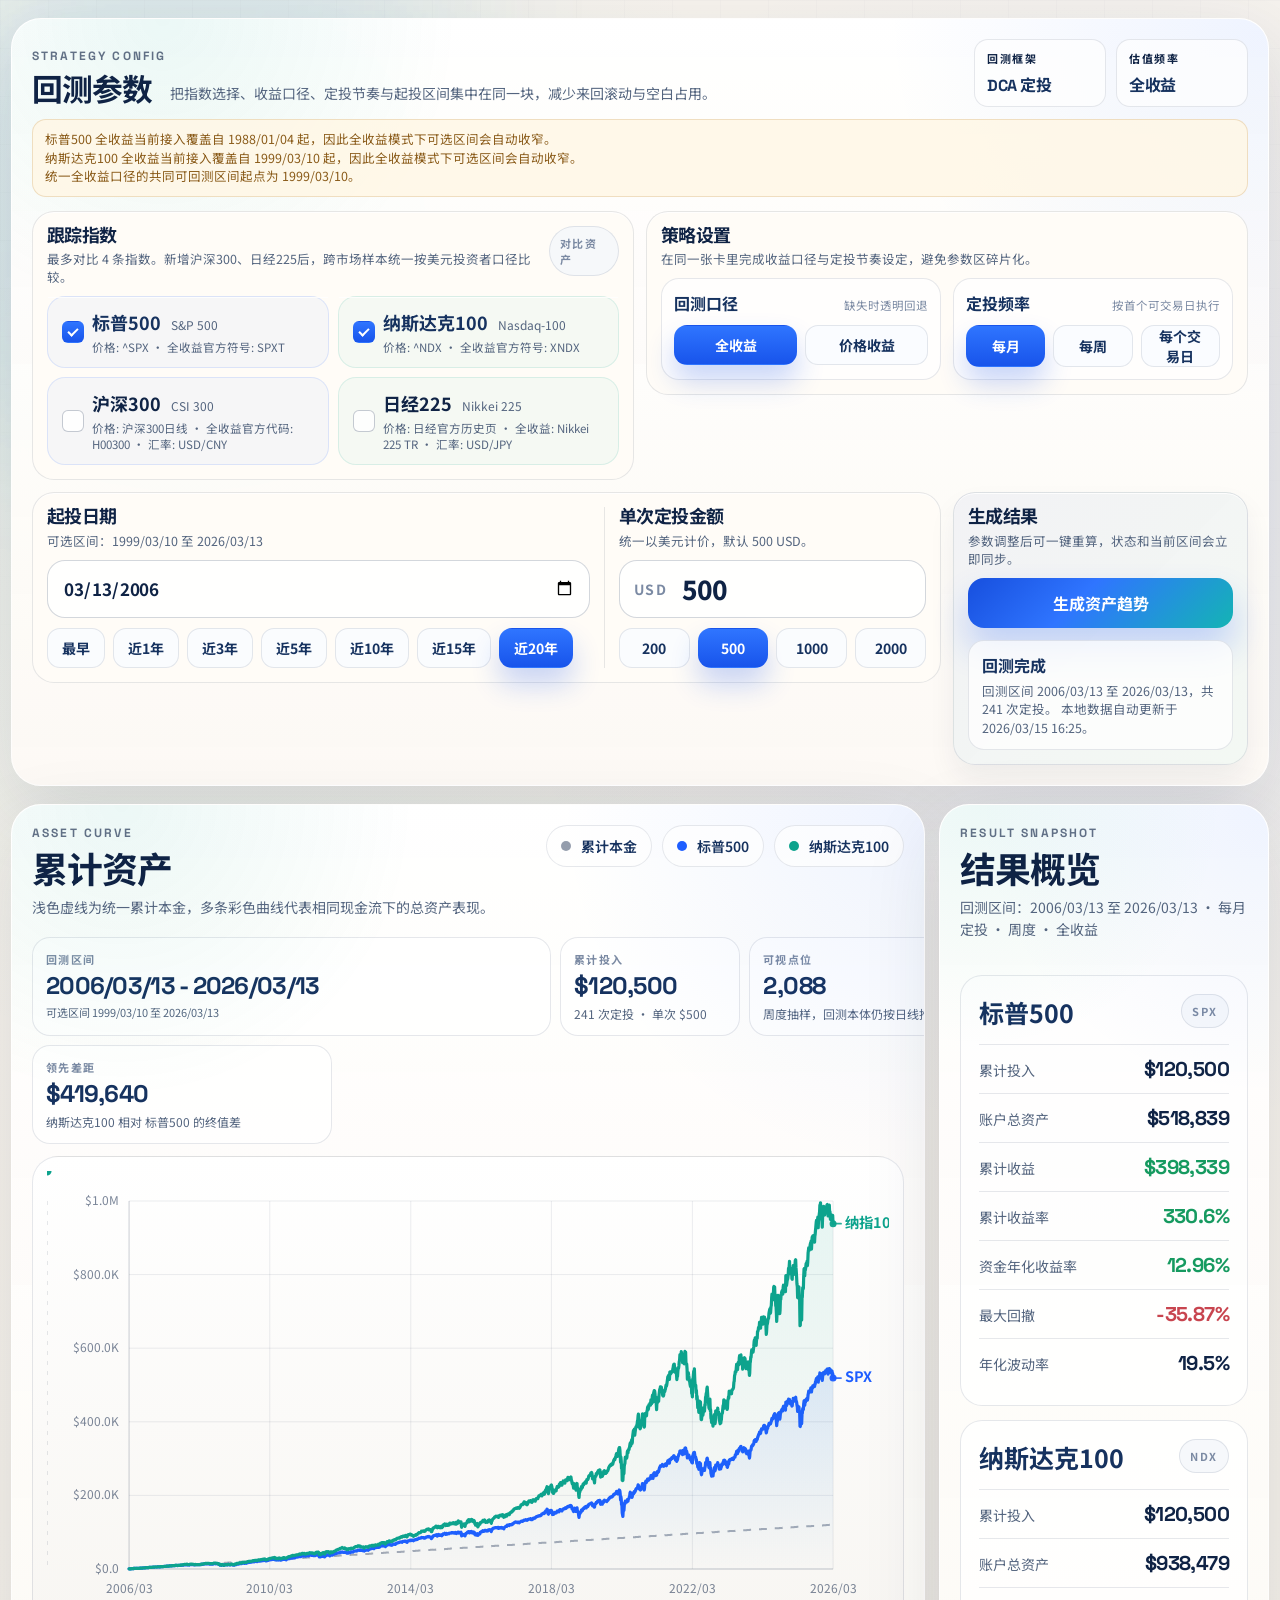
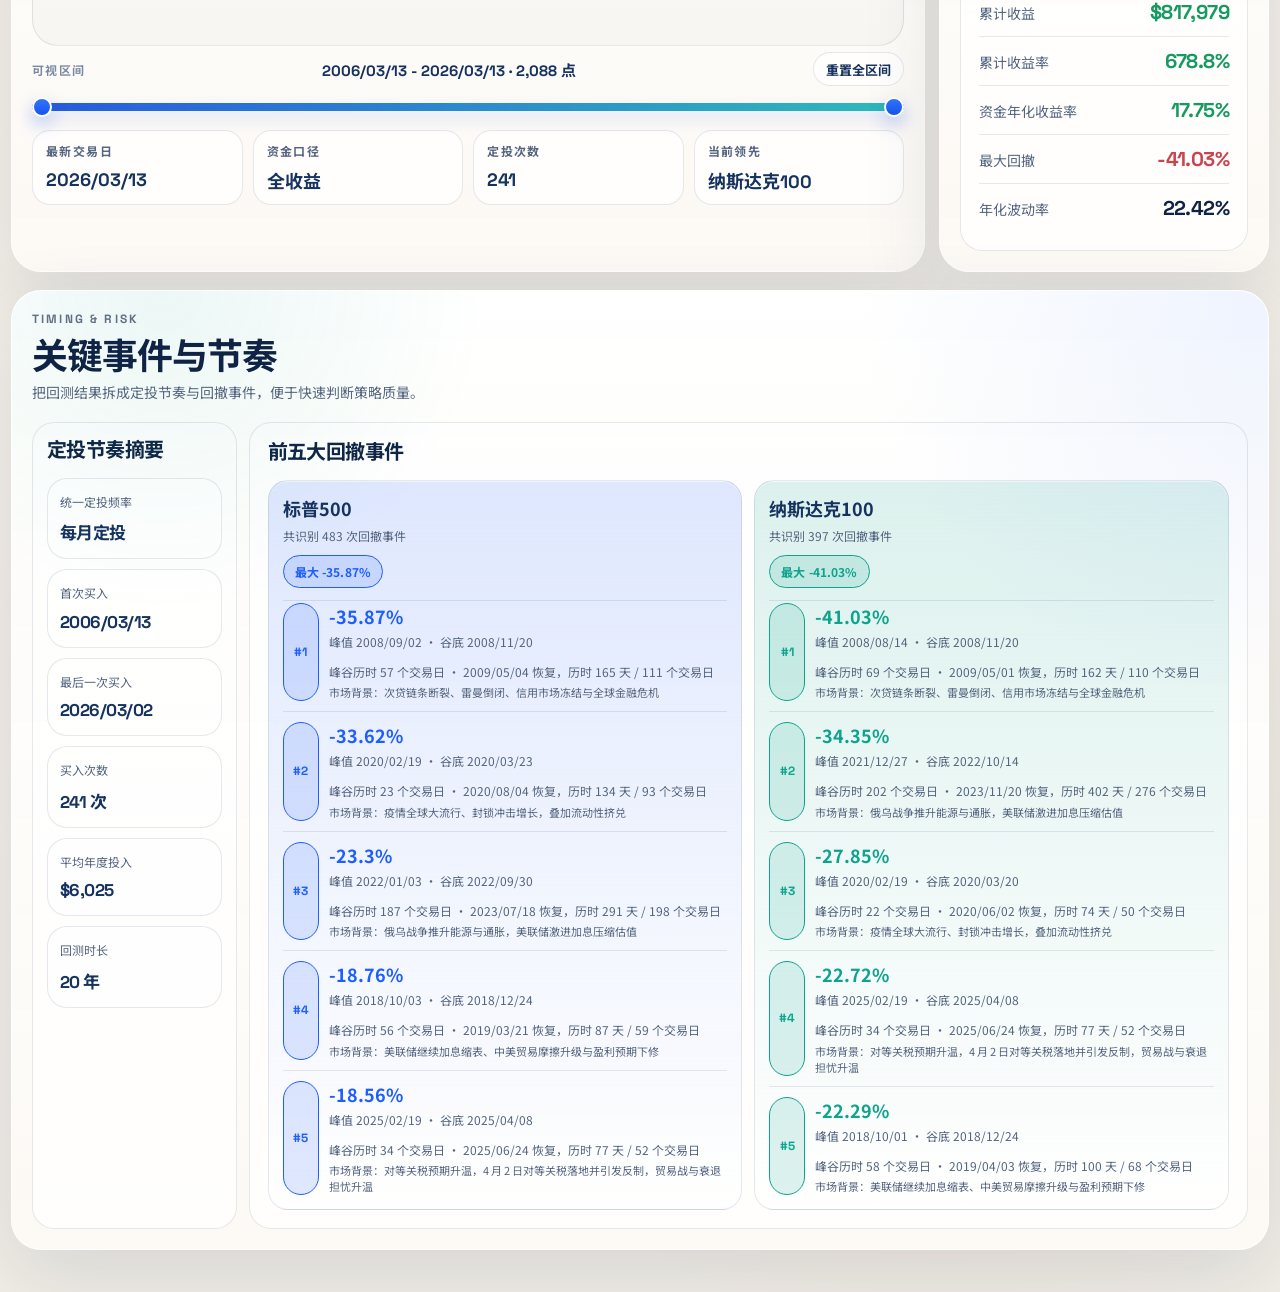
==== web/index.html @ d9b2ec2a "Optimize insight panel for three and four assets" ====
<!doctype html>
<html lang="zh-CN">
  <head>
    <meta charset="UTF-8" />
    <meta name="viewport" content="width=device-width, initial-scale=1.0" />
    <meta http-equiv="Cache-Control" content="no-store, no-cache, must-revalidate, max-age=0" />
    <meta http-equiv="Pragma" content="no-cache" />
    <meta http-equiv="Expires" content="0" />
    <title>指数定投回测工作台</title>
    <link rel="preconnect" href="https://fonts.googleapis.com" />
    <link rel="preconnect" href="https://fonts.gstatic.com" crossorigin />
    <link
      href="https://fonts.googleapis.com/css2?family=Space+Grotesk:wght@500;700&family=Noto+Sans+SC:wght@400;500;700;800&display=swap"
      rel="stylesheet"
    />
    <link rel="stylesheet" href="./styles.css?v=20260316-dca-studio-v42" />
  </head>
  <body>
    <div class="page-grid" aria-hidden="true"></div>
    <div class="page-glow page-glow-a" aria-hidden="true"></div>
    <div class="page-glow page-glow-b" aria-hidden="true"></div>
    <div class="page-noise" aria-hidden="true"></div>

    <main class="site-shell">
      <section class="config-panel panel reveal">
        <div class="section-head section-head--config">
          <div class="config-heading">
            <p class="eyebrow">STRATEGY CONFIG</p>
            <div class="config-heading__row">
              <h2>回测参数</h2>
              <p class="config-heading__copy">把指数选择、收益口径、定投节奏与起投区间集中在同一块，减少来回滚动与空白占用。</p>
            </div>
          </div>
          <div class="section-chip-stack">
            <div class="section-chip">
              <span>回测框架</span>
              <strong>DCA 定投</strong>
            </div>
            <div class="section-chip">
              <span>估值频率</span>
              <strong id="effective-mode-chip">全收益</strong>
            </div>
          </div>
        </div>

        <div id="data-notice" class="notice" hidden></div>

        <div class="config-grid">
          <article class="control-card control-card--assets">
            <div class="control-card__head">
              <div>
                <h3>跟踪指数</h3>
                <p>最多对比 4 条指数。新增沪深300、日经225后，跨市场样本统一按美元投资者口径比较。</p>
              </div>
              <span class="control-pill">对比资产</span>
            </div>

            <div class="asset-selector">
              <label class="asset-card">
                <input id="asset-sp500" data-asset-id="sp500" type="checkbox" checked />
                <span class="asset-card__body">
                  <span class="asset-card__top">
                    <strong>标普500</strong>
                    <span>S&amp;P 500</span>
                  </span>
                  <span class="asset-card__meta">价格: ^SPX · 全收益官方符号: SPXT</span>
                </span>
              </label>

              <label class="asset-card asset-card--alt">
                <input id="asset-nasdaq100" data-asset-id="nasdaq100" type="checkbox" checked />
                <span class="asset-card__body">
                  <span class="asset-card__top">
                    <strong>纳斯达克100</strong>
                    <span>Nasdaq-100</span>
                  </span>
                  <span class="asset-card__meta">价格: ^NDX · 全收益官方符号: XNDX</span>
                </span>
              </label>

              <label class="asset-card">
                <input id="asset-hs300" data-asset-id="hs300" type="checkbox" />
                <span class="asset-card__body">
                  <span class="asset-card__top">
                    <strong>沪深300</strong>
                    <span>CSI 300</span>
                  </span>
                  <span class="asset-card__meta">价格: 沪深300日线 · 全收益官方代码: H00300 · 汇率: USD/CNY</span>
                </span>
              </label>

              <label class="asset-card asset-card--alt">
                <input id="asset-nikkei225" data-asset-id="nikkei225" type="checkbox" />
                <span class="asset-card__body">
                  <span class="asset-card__top">
                    <strong>日经225</strong>
                    <span>Nikkei 225</span>
                  </span>
                  <span class="asset-card__meta">价格: 日经官方历史页 · 全收益: Nikkei 225 TR · 汇率: USD/JPY</span>
                </span>
              </label>
            </div>
          </article>

          <div class="config-side-grid">
            <article class="control-card control-card--strategy">
              <div class="control-card__head">
                <div>
                  <h3>策略设置</h3>
                  <p>在同一张卡里完成收益口径与定投节奏设定，避免参数区碎片化。</p>
                </div>
              </div>

              <div class="strategy-grid">
                <section class="control-block">
                  <div class="control-block__head">
                    <strong>回测口径</strong>
                    <span>缺失时透明回退</span>
                  </div>
                  <div class="segmented" data-group="return-mode">
                    <button class="segment is-active" data-value="total" type="button">全收益</button>
                    <button class="segment" data-value="price" type="button">价格收益</button>
                  </div>
                </section>

                <section class="control-block">
                  <div class="control-block__head">
                    <strong>定投频率</strong>
                    <span>按首个可交易日执行</span>
                  </div>
                  <div class="segmented" data-group="frequency">
                    <button class="segment is-active" data-value="monthly" type="button">每月</button>
                    <button class="segment" data-value="weekly" type="button">每周</button>
                    <button class="segment" data-value="daily" type="button">每个交易日</button>
                  </div>
                </section>
              </div>
            </article>

            <article class="control-card control-card--schedule">
              <div class="schedule-grid">
                <section class="schedule-block schedule-block--date">
                  <div class="control-card__head">
                    <div>
                      <h3>起投日期</h3>
                      <p id="date-range-hint">加载数据后自动给出可选区间。</p>
                    </div>
                  </div>

                  <div class="date-shell">
                    <input id="start-date" type="date" />
                  </div>

                  <div class="preset-row">
                    <button class="preset-button" data-preset="earliest" type="button">最早</button>
                    <button class="preset-button" data-preset="1" type="button">近1年</button>
                    <button class="preset-button" data-preset="3" type="button">近3年</button>
                    <button class="preset-button" data-preset="5" type="button">近5年</button>
                    <button class="preset-button" data-preset="10" type="button">近10年</button>
                    <button class="preset-button" data-preset="15" type="button">近15年</button>
                    <button class="preset-button is-active" data-preset="20" type="button">近20年</button>
                  </div>
                </section>

                <section class="schedule-block schedule-block--amount">
                  <div class="control-card__head">
                    <div>
                      <h3>单次定投金额</h3>
                      <p>统一以美元计价，默认 500 USD。</p>
                    </div>
                  </div>

                  <label class="amount-shell" for="amount-input">
                    <span>USD</span>
                    <input id="amount-input" type="number" min="1" step="50" value="500" />
                  </label>

                  <div class="quick-amounts">
                    <button class="quick-amount" data-amount="200" type="button">200</button>
                    <button class="quick-amount is-active" data-amount="500" type="button">500</button>
                    <button class="quick-amount" data-amount="1000" type="button">1000</button>
                    <button class="quick-amount" data-amount="2000" type="button">2000</button>
                  </div>
                </section>
              </div>
            </article>

            <article class="control-card control-card--action">
              <div class="control-card__head">
                <div>
                  <h3>生成结果</h3>
                  <p>参数调整后可一键重算，状态和当前区间会立即同步。</p>
                </div>
              </div>

              <div class="action-stack">
                <button id="run-backtest" class="cta-button" type="button">生成资产趋势</button>
                <div class="status-copy">
                  <strong id="status-title">等待回测</strong>
                  <p id="status-text">数据加载完成后会自动生成一版默认结果，之后你可以继续微调。</p>
                </div>
              </div>
            </article>
          </div>
        </div>
      </section>

      <section id="results-grid" class="results-grid">
        <section id="chart-panel" class="chart-panel panel reveal">
          <div class="section-head section-head--compact">
            <div>
              <p class="eyebrow">ASSET CURVE</p>
              <h2>累计资产</h2>
              <p id="chart-caption" class="section-copy">回测完成后，这里会显示本金与总资产曲线。</p>
            </div>
            <div id="chart-legend" class="chart-legend"></div>
          </div>

          <div id="overview-cards" class="overview-cards"></div>

          <div id="chart-shell" class="chart-shell">
            <div id="chart-empty" class="chart-empty" hidden>暂无可绘制的回测结果。</div>
            <div id="chart-surface" class="chart-surface" aria-label="定投资产趋势图"></div>
            <div id="chart-tooltip" class="chart-tooltip" hidden></div>
          </div>

          <div id="timeline-zoom" class="timeline-zoom">
            <div class="timeline-zoom__head">
              <span>可视区间</span>
              <strong id="visible-range-label">全区间</strong>
              <button id="reset-visible-range" class="timeline-zoom__reset" type="button">重置全区间</button>
            </div>
            <div class="dual-range" aria-label="时间区间缩放">
              <div class="dual-range__track"></div>
              <div id="timeline-range-fill" class="dual-range__fill"></div>
              <input id="timeline-start" class="dual-range__input" type="range" min="0" max="1000" value="0" />
              <input id="timeline-end" class="dual-range__input" type="range" min="0" max="1000" value="1000" />
            </div>
          </div>

          <div id="chart-summary" class="chart-summary"></div>
        </section>

        <aside id="insight-panel" class="insight-panel panel reveal">
          <div class="section-head section-head--compact">
            <div>
              <p class="eyebrow">RESULT SNAPSHOT</p>
              <h2>结果概览</h2>
              <p id="result-context" class="section-copy">加载中</p>
            </div>
          </div>

          <div id="asset-metrics" class="asset-metrics"></div>
        </aside>
      </section>

      <section class="detail-panel panel reveal">
        <div class="section-head section-head--compact">
          <div>
            <p class="eyebrow">TIMING &amp; RISK</p>
            <h2>关键事件与节奏</h2>
            <p class="section-copy">把回测结果拆成定投节奏与回撤事件，便于快速判断策略质量。</p>
          </div>
        </div>

        <div id="detail-grid" class="detail-grid">
          <article class="detail-card detail-card--schedule">
            <h3>定投节奏摘要</h3>
            <div id="schedule-summary" class="schedule-summary"></div>
          </article>

          <article class="detail-card detail-card--drawdown">
            <h3>前五大回撤事件</h3>
            <div id="drawdown-events" class="drawdown-events"></div>
          </article>
        </div>
      </section>
    </main>

    <script src="./app.js?v=20260316-dca-studio-v45"></script>
  </body>
</html>
---- web/styles.css ----
:root {
  --bg: #f4f1ea;
  --bg-soft: rgba(255, 255, 255, 0.8);
  --panel: rgba(255, 253, 249, 0.84);
  --panel-strong: rgba(255, 252, 247, 0.95);
  --ink: #0f2345;
  --ink-soft: #54657f;
  --ink-muted: #7b8aa3;
  --line: rgba(15, 35, 69, 0.1);
  --line-strong: rgba(15, 35, 69, 0.18);
  --teal: #068a9f;
  --teal-soft: #d7f4f6;
  --emerald: #169a60;
  --amber: #b6761d;
  --orange: #c9651a;
  --red: #c8454f;
  --navy: #16325f;
  --blue: #2a69ff;
  --sp500: #1e5eff;
  --sp500-soft: rgba(30, 94, 255, 0.14);
  --ndx: #0da38d;
  --ndx-soft: rgba(13, 163, 141, 0.14);
  --principal: rgba(15, 35, 69, 0.4);
  --shadow-lg: 0 26px 80px rgba(24, 42, 75, 0.12);
  --shadow-md: 0 12px 36px rgba(24, 42, 75, 0.08);
  --radius-xl: 30px;
  --radius-lg: 22px;
  --radius-md: 16px;
  --radius-sm: 12px;
  --font-display: "Space Grotesk", "Noto Sans SC", sans-serif;
  --font-body: "Noto Sans SC", "PingFang SC", "Microsoft YaHei", sans-serif;
}

* {
  box-sizing: border-box;
}

html,
body {
  margin: 0;
  min-height: 100%;
}

body {
  position: relative;
  color: var(--ink);
  font-family: var(--font-body);
  background:
    radial-gradient(circle at 14% 14%, rgba(15, 155, 170, 0.08), transparent 24%),
    radial-gradient(circle at 86% 18%, rgba(31, 94, 255, 0.08), transparent 24%),
    radial-gradient(circle at 74% 86%, rgba(201, 101, 26, 0.08), transparent 18%),
    linear-gradient(180deg, #f7f3ed 0%, #f4f0e8 52%, #f1ede6 100%);
}

button,
input {
  font: inherit;
}

button {
  border: 0;
  background: none;
  color: inherit;
  cursor: pointer;
}

input {
  color: inherit;
}

.page-grid,
.page-glow,
.page-noise {
  position: fixed;
  inset: 0;
  pointer-events: none;
}

.page-grid {
  background-image:
    linear-gradient(rgba(15, 35, 69, 0.05) 1px, transparent 1px),
    linear-gradient(90deg, rgba(15, 35, 69, 0.05) 1px, transparent 1px);
  background-size: 48px 48px;
  mask-image: linear-gradient(180deg, rgba(0, 0, 0, 0.6), transparent 90%);
  opacity: 0.5;
}

.page-glow {
  filter: blur(90px);
  opacity: 0.55;
}

.page-glow-a {
  top: -8%;
  left: -4%;
  width: 38vw;
  height: 38vw;
  background: rgba(17, 183, 198, 0.14);
}

.page-glow-b {
  right: 0;
  bottom: -12%;
  width: 34vw;
  height: 34vw;
  background: rgba(42, 105, 255, 0.12);
}

.page-noise {
  opacity: 0.2;
  background-image: radial-gradient(rgba(15, 35, 69, 0.22) 0.5px, transparent 0.6px);
  background-size: 11px 11px;
  mix-blend-mode: soft-light;
}

.site-shell {
  position: relative;
  z-index: 1;
  width: min(1660px, calc(100vw - 28px));
  margin: 0 auto;
  padding: 18px 0 42px;
}

.panel {
  position: relative;
  overflow: hidden;
  border: 1px solid rgba(255, 255, 255, 0.7);
  border-radius: var(--radius-xl);
  background:
    linear-gradient(180deg, rgba(255, 255, 255, 0.86), rgba(252, 249, 244, 0.82)),
    var(--panel);
  box-shadow: var(--shadow-lg);
  backdrop-filter: blur(16px);
}

.panel::before {
  content: "";
  position: absolute;
  inset: 0;
  background:
    radial-gradient(circle at 12% 0%, rgba(13, 163, 141, 0.08), transparent 22%),
    radial-gradient(circle at 100% 0%, rgba(42, 105, 255, 0.08), transparent 26%);
  pointer-events: none;
}

.reveal {
  animation: rise-in 680ms cubic-bezier(0.22, 1, 0.36, 1) both;
}

.reveal:nth-of-type(2) {
  animation-delay: 80ms;
}

.reveal:nth-of-type(3) {
  animation-delay: 150ms;
}

.reveal:nth-of-type(4) {
  animation-delay: 210ms;
}

.config-panel,
.detail-panel {
  padding: 20px;
}

.hero {
  display: grid;
  grid-template-columns: minmax(0, 1fr);
  gap: 0;
  min-height: 0;
}

.hero-copy {
  display: flex;
  flex-direction: column;
  justify-content: space-between;
  min-height: 0;
}

.eyebrow {
  margin: 0 0 12px;
  color: rgba(15, 35, 69, 0.64);
  font-family: var(--font-display);
  font-size: 12px;
  font-weight: 700;
  letter-spacing: 0.18em;
  text-transform: uppercase;
}

.eyebrow--soft {
  color: rgba(255, 255, 255, 0.72);
}

h1,
h2,
h3,
.hero-badge strong,
.section-chip strong,
.metric-row strong,
.schedule-item strong {
  font-family: var(--font-display);
  letter-spacing: -0.03em;
}

h1 {
  margin: 0;
  font-size: clamp(36px, 4.3vw, 62px);
  line-height: 0.94;
}

h2 {
  margin: 0;
  font-size: clamp(28px, 2.8vw, 42px);
  line-height: 1;
}

h3 {
  margin: 0;
  font-size: 20px;
  line-height: 1.12;
}

.hero-text,
.section-copy,
.control-card__head p,
.asset-card__meta,
.status-copy p,
.source-notes,
.drawdown-copy,
.feed-card__body p,
.schedule-item span,
.metric-caption,
.chart-summary__item span,
.result-hint,
.notice,
.chart-empty,
.hero-badge__label {
  color: var(--ink-soft);
}

.hero-text {
  max-width: 760px;
  margin: 12px 0 0;
  font-size: 16px;
  line-height: 1.62;
}

.hero-meta-row {
  display: flex;
  flex-wrap: wrap;
  gap: 10px;
  margin-top: 18px;
  max-width: 640px;
}

.hero-badge {
  min-width: 200px;
  padding: 12px 14px;
  border: 1px solid rgba(15, 35, 69, 0.1);
  border-radius: 18px;
  background: rgba(255, 255, 255, 0.6);
  box-shadow: var(--shadow-md);
}

.hero-badge--muted {
  background: rgba(247, 251, 253, 0.78);
}

.hero-badge__label,
.section-chip span,
.control-pill,
.feed-card__eyebrow,
.metric-chip,
.drawdown-badge {
  display: block;
  margin-bottom: 6px;
  font-size: 11px;
  font-weight: 700;
  letter-spacing: 0.14em;
  text-transform: uppercase;
}

.hero-badge strong,
.section-chip strong {
  color: var(--navy);
  font-size: 17px;
}

.config-panel {
  margin-top: 0;
}

.config-panel .section-head--config {
  align-items: flex-end;
  gap: 16px;
}

.config-heading {
  min-width: 0;
}

.config-heading__row {
  display: flex;
  flex-wrap: wrap;
  align-items: flex-end;
  gap: 14px 18px;
}

.config-heading__copy {
  margin: 0 0 3px;
  max-width: 620px;
  color: var(--ink-soft);
  font-size: 14px;
  line-height: 1.5;
}

.config-panel h2 {
  font-size: clamp(30px, 2.4vw, 38px);
}

.section-head {
  position: relative;
  z-index: 1;
  display: flex;
  align-items: flex-start;
  justify-content: space-between;
  gap: 18px;
}

.section-head--compact {
  margin-bottom: 18px;
}

.section-copy {
  margin: 8px 0 0;
  font-size: 14px;
  line-height: 1.55;
}

.section-chip-stack {
  display: flex;
  flex-wrap: wrap;
  justify-content: flex-end;
  gap: 8px;
}

.section-chip {
  min-width: 150px;
  padding: 12px 14px;
  border: 1px solid var(--line);
  border-radius: 16px;
  background: rgba(255, 255, 255, 0.72);
  text-align: left;
}

.config-panel .section-chip-stack {
  gap: 10px;
}

.config-panel .section-chip {
  min-width: 132px;
  padding: 10px 12px;
  border-radius: 14px;
}

.config-panel .section-chip strong {
  font-size: 16px;
}

.notice {
  position: relative;
  z-index: 1;
  margin: 14px 0 0;
  padding: 12px 14px;
  border: 1px solid rgba(182, 118, 29, 0.2);
  border-radius: 16px;
  background: rgba(255, 247, 229, 0.82);
  color: #8a5b19;
  font-size: 13px;
  line-height: 1.55;
}

.config-panel .notice {
  margin-top: 12px;
  padding: 10px 12px;
  border-radius: 14px;
  font-size: 12.5px;
  line-height: 1.48;
}

.config-grid {
  position: relative;
  z-index: 1;
  display: grid;
  grid-template-columns: repeat(12, minmax(0, 1fr));
  gap: 12px;
  margin-top: 14px;
  align-items: start;
}

.config-side-grid {
  display: contents;
}

.control-card {
  min-width: 0;
  padding: 14px;
  border: 1px solid var(--line);
  border-radius: 22px;
  background: var(--panel-strong);
  box-shadow: inset 0 1px 0 rgba(255, 255, 255, 0.75);
}

.control-card--assets {
  grid-column: 1 / span 6;
  grid-row: 1;
}

.control-card--strategy {
  grid-column: 7 / span 6;
  grid-row: 1;
}

.control-card--schedule {
  grid-column: 1 / span 9;
  grid-row: 2;
}

.control-card--action {
  grid-column: 10 / span 3;
  grid-row: 2;
  display: flex;
  flex-direction: column;
  background:
    linear-gradient(135deg, rgba(23, 79, 222, 0.055), rgba(20, 180, 180, 0.05)),
    var(--panel-strong);
  box-shadow:
    inset 0 1px 0 rgba(255, 255, 255, 0.8),
    0 14px 28px rgba(24, 42, 75, 0.06);
}

.control-card__head {
  display: flex;
  align-items: flex-start;
  justify-content: space-between;
  gap: 12px;
  margin-bottom: 10px;
}

.control-card__head p {
  margin: 4px 0 0;
  font-size: 12.5px;
  line-height: 1.45;
}

.control-card h3 {
  font-size: 18px;
}

.strategy-grid {
  display: grid;
  grid-template-columns: repeat(2, minmax(0, 1fr));
  gap: 12px;
}

.control-block,
.schedule-block {
  min-width: 0;
}

.control-block {
  padding: 12px;
  border: 1px solid var(--line);
  border-radius: 18px;
  background: rgba(255, 255, 255, 0.7);
}

.control-block__head {
  display: flex;
  align-items: baseline;
  justify-content: space-between;
  gap: 10px;
  margin-bottom: 10px;
}

.control-block__head strong {
  color: var(--navy);
  font-family: var(--font-display);
  font-size: 16px;
}

.control-block__head span {
  color: var(--ink-muted);
  font-size: 11.5px;
  white-space: nowrap;
}

.control-card--strategy .segmented {
  display: grid;
  gap: 8px;
}

.control-card--strategy [data-group="return-mode"] {
  grid-template-columns: repeat(2, minmax(0, 1fr));
}

.control-card--strategy [data-group="frequency"] {
  grid-template-columns: repeat(3, minmax(0, 1fr));
}

.schedule-grid {
  display: grid;
  grid-template-columns: minmax(0, 1.55fr) minmax(270px, 0.92fr);
  gap: 14px;
}

.schedule-block--amount {
  padding-left: 14px;
  border-left: 1px solid var(--line);
}

.control-pill,
.metric-chip,
.drawdown-badge {
  margin: 0;
  padding: 8px 10px;
  border-radius: 999px;
  border: 1px solid var(--line);
  color: var(--ink-muted);
  background: rgba(244, 247, 250, 0.8);
}

.asset-selector {
  display: grid;
  grid-template-columns: repeat(2, minmax(0, 1fr));
  gap: 9px;
}

.asset-card {
  position: relative;
  display: block;
  border-radius: 18px;
  border: 1px solid rgba(30, 94, 255, 0.12);
  background: rgba(30, 94, 255, 0.04);
  transition:
    transform 180ms ease,
    border-color 180ms ease,
    box-shadow 180ms ease,
    background 180ms ease;
}

.asset-card--alt {
  border-color: rgba(13, 163, 141, 0.12);
  background: rgba(13, 163, 141, 0.04);
}

.asset-card input {
  position: absolute;
  inset: 0;
  opacity: 0;
}

.asset-card__body {
  display: block;
  padding: 12px 12px 12px 44px;
}

.asset-card__body::before,
.asset-card__body::after {
  content: "";
  position: absolute;
  left: 14px;
  top: 50%;
  transform: translateY(-50%);
}

.asset-card__body::before {
  width: 20px;
  height: 20px;
  border: 1.5px solid rgba(15, 35, 69, 0.24);
  border-radius: 6px;
  background: rgba(255, 255, 255, 0.82);
}

.asset-card__body::after {
  width: 8px;
  height: 4px;
  margin-left: 6px;
  margin-top: -1px;
  border-left: 2px solid transparent;
  border-bottom: 2px solid transparent;
  transform: translateY(-50%) rotate(-45deg);
}

.asset-card input:checked + .asset-card__body::before {
  border-color: transparent;
  background: linear-gradient(180deg, #2f75ff, #1854eb);
}

.asset-card input:checked + .asset-card__body::after {
  border-color: #fff;
}

.asset-card input:checked + .asset-card__body strong {
  color: var(--navy);
}

.asset-card input:checked + .asset-card__body {
  box-shadow: inset 0 1px 0 rgba(255, 255, 255, 0.8);
}

.asset-card:hover {
  transform: translateY(-1px);
  box-shadow: var(--shadow-md);
}

.asset-card__top {
  display: flex;
  flex-wrap: wrap;
  align-items: baseline;
  gap: 10px;
}

.asset-card__top strong {
  font-size: 18px;
}

.asset-card__top span {
  color: var(--ink-soft);
  font-size: 12px;
}

.asset-card__meta {
  display: block;
  margin-top: 5px;
  overflow: hidden;
  font-size: 11.5px;
  line-height: 1.35;
  display: -webkit-box;
  -webkit-line-clamp: 2;
  -webkit-box-orient: vertical;
}

.segmented {
  display: flex;
  flex-wrap: wrap;
  gap: 8px;
}

.segment,
.preset-button,
.quick-amount {
  display: inline-flex;
  align-items: center;
  justify-content: center;
  min-height: 40px;
  padding: 0 14px;
  border: 1px solid var(--line);
  border-radius: 13px;
  background: rgba(250, 252, 255, 0.88);
  color: var(--navy);
  font-size: 14px;
  font-weight: 700;
  transition:
    transform 160ms ease,
    border-color 160ms ease,
    background 160ms ease,
    box-shadow 160ms ease;
}

.segment:hover,
.preset-button:hover,
.quick-amount:hover {
  transform: translateY(-1px);
  border-color: rgba(22, 50, 95, 0.2);
  box-shadow: 0 10px 24px rgba(28, 53, 95, 0.08);
}

.segment.is-active,
.preset-button.is-active,
.quick-amount.is-active {
  border-color: transparent;
  color: #fff;
  background: linear-gradient(180deg, #2f75ff, #1854eb);
  box-shadow: 0 16px 28px rgba(24, 84, 235, 0.24);
}

.date-shell input,
.amount-shell input {
  width: 100%;
  border: 0;
  outline: none;
  background: transparent;
  font-size: 26px;
  font-weight: 800;
  letter-spacing: -0.04em;
}

.date-shell,
.amount-shell {
  display: flex;
  align-items: center;
  min-height: 58px;
  padding: 0 14px;
  border: 1px solid var(--line-strong);
  border-radius: 18px;
  background: rgba(255, 255, 255, 0.84);
}

.date-shell input {
  font-size: 17px;
  font-weight: 700;
  letter-spacing: -0.02em;
}

.date-shell input::-webkit-calendar-picker-indicator {
  cursor: pointer;
}

.preset-row,
.quick-amounts {
  display: flex;
  flex-wrap: wrap;
  gap: 8px;
  margin-top: 10px;
}

.amount-shell {
  gap: 12px;
}

.amount-shell span {
  color: var(--ink-muted);
  font-size: 14px;
  font-weight: 700;
  letter-spacing: 0.12em;
  text-transform: uppercase;
}

.quick-amounts {
  display: grid;
  grid-template-columns: repeat(4, minmax(0, 1fr));
}

.quick-amount {
  width: 100%;
}

.action-stack {
  display: flex;
  flex: 1;
  flex-direction: column;
  justify-content: space-between;
  gap: 12px;
}

.control-card--action .cta-button {
  width: 100%;
  min-width: 0;
  min-height: 50px;
  padding: 0 14px;
  border-radius: 16px;
  font-size: 16px;
}

.control-card--action .status-copy {
  padding: 12px 13px;
  border: 1px solid var(--line);
  border-radius: 16px;
  background: rgba(255, 255, 255, 0.72);
}

.control-card--action .status-copy strong {
  font-size: 16px;
}

.control-card--action .status-copy p {
  margin-top: 5px;
  font-size: 12.5px;
  line-height: 1.48;
}

.config-footer {
  position: relative;
  z-index: 1;
  display: flex;
  align-items: center;
  gap: 18px;
  margin-top: 18px;
  padding-top: 16px;
  border-top: 1px solid var(--line);
}

.cta-button {
  min-width: 208px;
  min-height: 52px;
  padding: 0 22px;
  border-radius: 18px;
  color: #fff;
  font-family: var(--font-display);
  font-size: 17px;
  font-weight: 700;
  background: linear-gradient(135deg, #174fde 0%, #2f75ff 42%, #14b4b4 100%);
  box-shadow: 0 20px 34px rgba(31, 94, 255, 0.24);
}

.status-copy strong {
  display: block;
  color: var(--navy);
  font-size: 18px;
}

.status-copy p {
  margin: 6px 0 0;
  font-size: 13px;
  line-height: 1.55;
}

.results-grid {
  display: grid;
  grid-template-columns: minmax(0, 2.08fr) minmax(300px, 0.6fr);
  align-items: stretch;
  gap: 18px;
  margin-top: 18px;
}

.results-grid--triple {
  grid-template-columns: minmax(0, 1.82fr) minmax(340px, 0.84fr);
}

.results-grid--quad {
  grid-template-columns: minmax(0, 1.56fr) minmax(440px, 1.06fr);
}

.chart-panel,
.insight-panel {
  padding: 24px;
}

.chart-panel {
  display: flex;
  flex-direction: column;
  padding: 28px;
}

.chart-legend {
  display: flex;
  flex-wrap: wrap;
  justify-content: flex-end;
  gap: 10px;
}

.legend-chip {
  display: inline-flex;
  align-items: center;
  gap: 10px;
  padding: 10px 14px;
  border: 1px solid var(--line);
  border-radius: 999px;
  background: rgba(255, 255, 255, 0.72);
  color: var(--navy);
  font-size: 14px;
  font-weight: 600;
}

.legend-chip__dot {
  width: 10px;
  height: 10px;
  border-radius: 999px;
}

.legend-chip--principal .legend-chip__dot {
  background: rgba(15, 35, 69, 0.44);
}

.overview-cards {
  display: grid;
  grid-template-columns: repeat(auto-fit, minmax(220px, 1fr));
  gap: 12px;
  margin-bottom: 18px;
}

.overview-card {
  padding: 16px;
  border: 1px solid var(--line);
  border-radius: 18px;
  background: rgba(255, 255, 255, 0.7);
}

.overview-card span {
  display: block;
  margin-bottom: 8px;
  color: var(--ink-muted);
  font-size: 12px;
  font-weight: 700;
  letter-spacing: 0.12em;
  text-transform: uppercase;
}

.overview-card strong {
  display: block;
  color: var(--navy);
  font-family: var(--font-display);
  font-size: 24px;
  line-height: 1.08;
}

.overview-card__value {
  display: block;
  color: var(--navy);
  font-family: var(--font-display);
  line-height: 1.06;
  letter-spacing: -0.03em;
}

.overview-card__value--date {
  font-size: clamp(20px, 2vw, 28px);
  white-space: nowrap;
}

.overview-card__value--money {
  font-size: clamp(22px, 2vw, 28px);
}

.overview-card__value--number {
  font-size: clamp(24px, 2.2vw, 30px);
}

.overview-card--range {
  grid-column: span 2;
  padding-right: 18px;
}

.overview-card--range p {
  font-size: 12px;
  white-space: nowrap;
}

.overview-card--points .overview-card__value {
  letter-spacing: -0.02em;
}

.overview-card p {
  margin: 8px 0 0;
  color: var(--ink-soft);
  font-size: 13px;
  line-height: 1.6;
}

.chart-shell {
  position: relative;
  display: block;
  min-width: 0;
  min-height: calc(clamp(500px, 56vh, 732px) + 24px);
  padding: 12px;
  border: 1px solid var(--line);
  border-radius: 26px;
  background:
    linear-gradient(180deg, rgba(255, 255, 255, 0.92), rgba(247, 245, 241, 0.92)),
    rgba(255, 255, 255, 0.8);
}

.chart-surface {
  position: relative;
  min-width: 0;
  min-height: clamp(500px, 56vh, 732px);
}

.chart-empty {
  position: absolute;
  inset: 50% auto auto 50%;
  transform: translate(-50%, -50%);
  width: min(360px, calc(100% - 40px));
  text-align: center;
  font-size: 15px;
  line-height: 1.7;
}

.chart-svg {
  display: block;
  width: 100%;
  min-height: clamp(500px, 56vh, 732px);
}

.chart-tooltip {
  position: absolute;
  z-index: 3;
  min-width: 220px;
  max-width: 280px;
  padding: 14px 16px;
  border: 1px solid rgba(255, 255, 255, 0.18);
  border-radius: 16px;
  background: rgba(14, 36, 71, 0.62);
  box-shadow: 0 14px 28px rgba(12, 24, 45, 0.14);
  color: #f4f8ff;
  pointer-events: none;
  transform: translate(-50%, calc(-100% - 16px));
}

.timeline-zoom {
  margin-top: 6px;
}

.timeline-zoom__head {
  display: flex;
  align-items: center;
  justify-content: space-between;
  gap: 12px;
  margin-bottom: 6px;
}

.timeline-zoom__head span {
  color: var(--ink-muted);
  font-size: 12px;
  font-weight: 700;
  letter-spacing: 0.12em;
  text-transform: uppercase;
}

.timeline-zoom__head strong {
  flex: 1;
  min-width: 0;
  color: var(--navy);
  font-family: var(--font-display);
  font-size: 15px;
  text-align: center;
}

.timeline-zoom__reset {
  flex: none;
  min-height: 34px;
  padding: 0 12px;
  border: 1px solid var(--line);
  border-radius: 999px;
  background: rgba(255, 255, 255, 0.74);
  color: var(--navy);
  font-size: 13px;
  font-weight: 700;
}

.dual-range {
  position: relative;
  height: 30px;
}

.dual-range__track,
.dual-range__fill {
  position: absolute;
  left: 0;
  right: 0;
  top: 50%;
  height: 8px;
  border-radius: 999px;
  transform: translateY(-50%);
}

.dual-range__track {
  background: rgba(15, 35, 69, 0.1);
}

.dual-range__fill {
  left: 0;
  right: auto;
  width: 100%;
  background: linear-gradient(90deg, rgba(23, 79, 222, 0.92), rgba(20, 180, 180, 0.88));
  box-shadow: 0 8px 16px rgba(24, 84, 235, 0.16);
}

.dual-range__input {
  position: absolute;
  inset: 0;
  width: 100%;
  margin: 0;
  appearance: none;
  background: none;
  pointer-events: none;
}

.dual-range__input::-webkit-slider-runnable-track {
  height: 30px;
  appearance: none;
  background: transparent;
}

.dual-range__input::-moz-range-track {
  height: 30px;
  appearance: none;
  background: transparent;
}

.dual-range__input::-webkit-slider-thumb {
  appearance: none;
  width: 20px;
  height: 20px;
  margin-top: 5px;
  border: 2px solid #fff;
  border-radius: 999px;
  background: linear-gradient(180deg, #2f75ff, #1854eb);
  box-shadow: 0 8px 18px rgba(24, 84, 235, 0.25);
  cursor: ew-resize;
  pointer-events: auto;
}

.dual-range__input::-moz-range-thumb {
  width: 20px;
  height: 20px;
  border: 2px solid #fff;
  border-radius: 999px;
  background: linear-gradient(180deg, #2f75ff, #1854eb);
  box-shadow: 0 8px 18px rgba(24, 84, 235, 0.25);
  cursor: ew-resize;
  pointer-events: auto;
}

.chart-tooltip strong {
  display: block;
  margin-bottom: 10px;
  font-family: var(--font-display);
  font-size: 16px;
}

.tooltip-row {
  display: flex;
  align-items: center;
  justify-content: space-between;
  gap: 18px;
  font-size: 13px;
}

.tooltip-row + .tooltip-row {
  margin-top: 8px;
}

.chart-summary {
  display: grid;
  grid-template-columns: repeat(4, minmax(0, 1fr));
  gap: 12px;
  margin-top: 8px;
}

.chart-summary__item {
  padding: 14px 16px;
  border: 1px solid var(--line);
  border-radius: 18px;
  background: rgba(255, 255, 255, 0.72);
}

.chart-summary__item span {
  display: block;
  margin-bottom: 8px;
  font-size: 12px;
  font-weight: 700;
  letter-spacing: 0.12em;
  text-transform: uppercase;
}

.chart-summary__item strong {
  color: var(--navy);
  font-family: var(--font-display);
  font-size: 21px;
}

.insight-panel {
  display: flex;
  flex-direction: column;
  height: 100%;
  gap: 16px;
}

.insight-panel--triple {
  gap: 12px;
}

.insight-panel--quad {
  gap: 12px;
}

.asset-metrics {
  display: grid;
  grid-template-columns: 1fr;
  gap: 14px;
}

.asset-metrics[data-count="3"] {
  gap: 10px;
}

.asset-metrics[data-count="4"] {
  grid-template-columns: repeat(2, minmax(0, 1fr));
  gap: 10px;
}

.metric-card {
  padding: 18px;
  border: 1px solid var(--line);
  border-radius: 22px;
  background: rgba(255, 255, 255, 0.74);
}

.metric-card__head {
  display: flex;
  align-items: flex-start;
  justify-content: space-between;
  gap: 10px;
  margin-bottom: 14px;
}

.metric-card__head strong {
  display: block;
  color: var(--navy);
  font-size: 25px;
}

.metric-caption {
  margin: 6px 0 0;
  font-size: 13px;
  line-height: 1.55;
}

.metric-row {
  display: flex;
  align-items: baseline;
  justify-content: space-between;
  gap: 12px;
  padding: 11px 0;
  border-top: 1px solid var(--line);
}

.metric-row:first-of-type {
  border-top: 0;
  padding-top: 0;
}

.metric-row span {
  color: var(--ink-soft);
  font-size: 14px;
}

.metric-row strong {
  font-size: 20px;
}

.metric-row strong.is-positive {
  color: var(--emerald);
}

.metric-row strong.is-negative {
  color: var(--red);
}

.insight-panel--triple .metric-card {
  padding: 14px 15px;
  border-radius: 20px;
}

.insight-panel--triple .metric-card__head {
  margin-bottom: 10px;
}

.insight-panel--triple .metric-card__head strong {
  font-size: 22px;
}

.insight-panel--triple .metric-row {
  gap: 10px;
  padding: 8px 0;
}

.insight-panel--triple .metric-row span {
  font-size: 12.5px;
}

.insight-panel--triple .metric-row strong {
  font-size: 18px;
}

.insight-panel--triple .metric-chip,
.insight-panel--quad .metric-chip {
  padding: 6px 8px;
  font-size: 10px;
  letter-spacing: 0.12em;
}

.insight-panel--quad .metric-card {
  padding: 13px 14px;
  border-radius: 18px;
}

.insight-panel--quad .metric-card__head {
  gap: 8px;
  margin-bottom: 9px;
}

.insight-panel--quad .metric-card__head strong {
  font-size: 19px;
}

.insight-panel--quad .metric-row {
  gap: 8px;
  padding: 7px 0;
}

.insight-panel--quad .metric-row span {
  font-size: 11px;
}

.insight-panel--quad .metric-row strong {
  font-size: 15px;
}

.insight-panel--quad .section-copy {
  font-size: 13px;
  line-height: 1.55;
}

.note-box {
  padding: 18px;
  border: 1px solid rgba(6, 138, 159, 0.14);
  border-radius: 22px;
  background: linear-gradient(180deg, rgba(238, 251, 252, 0.84), rgba(249, 253, 252, 0.74));
}

.note-box h3 {
  color: var(--navy);
}

.source-notes {
  margin: 12px 0 0;
  padding-left: 18px;
  font-size: 14px;
  line-height: 1.75;
}

.detail-panel {
  margin-top: 18px;
}

.detail-grid {
  display: grid;
  grid-template-columns: minmax(236px, 0.78fr) minmax(520px, 1.42fr);
  gap: 16px;
  margin-top: 18px;
}

.detail-grid--single-asset {
  grid-template-columns: minmax(236px, 0.78fr) minmax(520px, 1.42fr);
}

.detail-grid--multi-asset {
  grid-template-columns: minmax(168px, 0.42fr) minmax(620px, 1.58fr);
}

.detail-grid--three-plus {
  grid-template-columns: minmax(160px, 0.36fr) minmax(660px, 1.64fr);
}

.detail-card {
  padding: 20px;
  border: 1px solid var(--line);
  border-radius: 22px;
  background: rgba(255, 255, 255, 0.72);
}

.detail-card--drawdown {
  min-width: 0;
}

.detail-grid--multi-asset .detail-card--schedule {
  padding: 18px 16px;
}

.detail-grid--multi-asset .schedule-summary {
  gap: 10px;
}

.detail-grid--multi-asset .schedule-item {
  padding: 14px 12px;
}

.detail-grid--multi-asset .schedule-item strong {
  font-size: 17px;
}

.detail-grid--multi-asset .schedule-item span {
  font-size: 12px;
  line-height: 1.55;
}

.schedule-summary,
.drawdown-events {
  display: grid;
  gap: 12px;
  margin-top: 16px;
}

.schedule-item,
.drawdown-item {
  padding: 16px;
  border: 1px solid var(--line);
  border-radius: 20px;
}

.schedule-item {
  background: rgba(255, 255, 255, 0.72);
}

.drawdown-item {
  background: linear-gradient(180deg, var(--drawdown-soft, rgba(255, 255, 255, 0.76)), rgba(255, 255, 255, 0.84));
  box-shadow: inset 0 1px 0 rgba(255, 255, 255, 0.54);
}

.schedule-item span,
.drawdown-copy {
  display: block;
  margin-bottom: 8px;
  font-size: 13px;
  line-height: 1.7;
}

.schedule-item strong,
.drawdown-item strong {
  display: block;
  color: var(--navy);
  font-size: 19px;
}

.drawdown-events--single {
  grid-template-columns: minmax(0, 1fr);
}

.drawdown-events--multi,
.drawdown-events--double {
  grid-template-columns: repeat(2, minmax(0, 1fr));
  align-items: start;
}

.drawdown-events--three-plus[data-count="3"] {
  grid-template-columns: repeat(3, minmax(0, 1fr));
}

.drawdown-item__top {
  display: flex;
  align-items: flex-start;
  justify-content: space-between;
  gap: 12px;
  padding-bottom: 12px;
  margin-bottom: 2px;
  border-bottom: 1px solid var(--line);
}

.drawdown-item__title {
  min-width: 0;
}

.drawdown-item__meta {
  margin: 6px 0 0;
  color: var(--ink-soft);
  font-size: 12px;
  line-height: 1.5;
}

.drawdown-rank-list {
  display: grid;
  gap: 10px;
}

.drawdown-rank-row {
  display: grid;
  grid-template-columns: 42px minmax(0, 1fr);
  gap: 12px;
  padding-top: 10px;
  border-top: 1px solid var(--line);
}

.drawdown-rank-row:first-child {
  padding-top: 0;
  border-top: 0;
}

.drawdown-rank-index {
  display: inline-flex;
  align-items: center;
  justify-content: center;
  min-height: 30px;
  border-radius: 999px;
  border: 1px solid var(--drawdown-accent, var(--line));
  background: var(--drawdown-soft, rgba(22, 50, 95, 0.08));
  color: var(--drawdown-accent, var(--navy));
  font-family: var(--font-display);
  font-size: 13px;
  font-weight: 700;
}

.drawdown-rank-head {
  display: flex;
  align-items: baseline;
  justify-content: space-between;
  gap: 12px;
}

.drawdown-rank-head strong {
  color: var(--drawdown-accent, var(--red));
  font-size: 17px;
}

.drawdown-rank-head span {
  color: var(--ink-soft);
  font-size: 12px;
  line-height: 1.5;
  text-align: right;
}

.drawdown-cause {
  margin: 6px 0 0;
  color: var(--ink-soft);
  font-size: 12px;
  line-height: 1.5;
}

.drawdown-badge {
  display: inline-flex;
  align-items: center;
  margin: 0;
  flex: none;
  padding: 8px 12px;
  border: 1px solid var(--drawdown-accent, var(--line));
  border-radius: 999px;
  background: var(--drawdown-soft, rgba(244, 247, 250, 0.8));
  color: var(--drawdown-accent, var(--navy));
  font-size: 13px;
  font-weight: 700;
  letter-spacing: 0.01em;
  text-transform: none;
  white-space: nowrap;
}

.drawdown-events--multi .drawdown-item,
.drawdown-events--double .drawdown-item {
  padding: 14px;
}

.drawdown-events--multi .drawdown-item__top,
.drawdown-events--double .drawdown-item__top {
  flex-direction: column;
  align-items: stretch;
  gap: 10px;
}

.drawdown-events--multi .drawdown-item strong,
.drawdown-events--double .drawdown-item strong {
  font-size: 18px;
}

.drawdown-events--multi .drawdown-badge,
.drawdown-events--double .drawdown-badge {
  align-self: flex-start;
  padding: 7px 11px;
  font-size: 12px;
}

.drawdown-events--multi .drawdown-rank-row,
.drawdown-events--double .drawdown-rank-row {
  grid-template-columns: 36px minmax(0, 1fr);
  gap: 10px;
}

.drawdown-events--multi .drawdown-rank-index,
.drawdown-events--double .drawdown-rank-index {
  min-height: 28px;
  font-size: 12px;
}

.drawdown-events--multi .drawdown-rank-head,
.drawdown-events--double .drawdown-rank-head {
  flex-direction: column;
  align-items: flex-start;
  gap: 4px;
}

.drawdown-events--multi .drawdown-rank-head span,
.drawdown-events--double .drawdown-rank-head span {
  text-align: left;
}

.drawdown-events--multi .drawdown-copy,
.drawdown-events--double .drawdown-copy {
  margin-bottom: 0;
  font-size: 12px;
  line-height: 1.55;
}

.drawdown-events--multi .drawdown-cause,
.drawdown-events--double .drawdown-cause {
  margin-top: 4px;
  font-size: 11px;
  line-height: 1.45;
}

.axis-label,
.tick-label {
  fill: rgba(15, 35, 69, 0.55);
  font-size: 12px;
  font-family: var(--font-body);
}

.grid-line {
  stroke: rgba(15, 35, 69, 0.08);
  stroke-width: 1;
}

.grid-line.is-strong {
  stroke: rgba(15, 35, 69, 0.12);
}

.axis-line {
  stroke: rgba(15, 35, 69, 0.14);
  stroke-width: 1;
}

.principal-line {
  fill: none;
  stroke: rgba(15, 35, 69, 0.36);
  stroke-width: 2;
  stroke-dasharray: 8 8;
}

.asset-line {
  fill: none;
  stroke-width: 3.2;
  stroke-linecap: round;
  stroke-linejoin: round;
}

.asset-area {
  opacity: 0.24;
}

.chart-end-label,
.chart-end-label * {
  pointer-events: none;
}

.chart-end-label__line {
  stroke-width: 1.7;
  stroke-linecap: round;
  opacity: 0.88;
}

.chart-end-label__dot {
  opacity: 0.96;
}

.chart-end-label__text {
  font-size: 14.4px;
  font-weight: 700;
  letter-spacing: 0.01em;
}

.chart-focus-line {
  stroke: rgba(15, 35, 69, 0.18);
  stroke-width: 1;
  stroke-dasharray: 4 6;
}

.chart-focus-dot {
  stroke: #fff;
  stroke-width: 3;
}

.chart-overlay {
  fill: transparent;
  cursor: crosshair;
}

.is-positive {
  color: var(--emerald);
}

.is-negative {
  color: var(--red);
}

@keyframes rise-in {
  from {
    opacity: 0;
    transform: translateY(14px);
  }

  to {
    opacity: 1;
    transform: translateY(0);
  }
}

@media (max-width: 1240px) {
  .results-grid,
  .detail-grid {
    grid-template-columns: 1fr;
  }

  .config-grid {
    grid-template-columns: repeat(6, minmax(0, 1fr));
  }

  .config-panel .section-head--config {
    align-items: flex-start;
  }

  .config-heading__row {
    align-items: flex-start;
  }

  .control-card--assets,
  .control-card--strategy,
  .control-card--schedule,
  .control-card--action {
    grid-column: span 6;
    grid-row: auto;
  }

  .strategy-grid,
  .schedule-grid {
    grid-template-columns: 1fr;
  }

  .schedule-block--amount {
    padding-left: 0;
    border-left: 0;
    padding-top: 2px;
  }

  .overview-cards,
  .chart-summary {
    grid-template-columns: repeat(2, minmax(0, 1fr));
  }

  .overview-card--range {
    grid-column: 1 / -1;
  }

  .overview-card--range .overview-card__value {
    font-size: clamp(22px, 2.2vw, 30px);
  }

  .chart-panel {
    padding: 24px;
  }

  .chart-shell {
    min-height: 696px;
  }

  .chart-surface {
    min-height: 648px;
  }

  .chart-svg {
    height: 648px;
  }

  .drawdown-events--double {
    grid-template-columns: repeat(2, minmax(0, 1fr));
  }

  .drawdown-events--three-plus[data-count="3"] {
    grid-template-columns: repeat(2, minmax(0, 1fr));
  }
}

@media (max-width: 1680px) and (min-width: 1241px), (max-height: 1080px) and (min-width: 1241px) {
  .site-shell {
    width: min(1560px, calc(100vw - 22px));
  }

  .results-grid {
    grid-template-columns: minmax(0, 1.94fr) minmax(300px, 0.7fr);
    gap: 14px;
  }

  .results-grid--triple {
    grid-template-columns: minmax(0, 1.72fr) minmax(320px, 0.88fr);
  }

  .results-grid--quad {
    grid-template-columns: minmax(0, 1.42fr) minmax(390px, 1.02fr);
  }

  .chart-panel,
  .insight-panel {
    padding: 22px;
  }

  .overview-cards {
    grid-template-columns: minmax(300px, 1.36fr) minmax(210px, 0.94fr) minmax(180px, 0.72fr) minmax(230px, 0.96fr);
    gap: 10px;
    margin-bottom: 14px;
  }

  .overview-card {
    padding: 14px;
  }

  .overview-card span {
    margin-bottom: 6px;
    font-size: 11px;
  }

  .overview-card__value--date {
    font-size: clamp(18px, 1.55vw, 24px);
  }

  .overview-card__value--money {
    font-size: clamp(20px, 1.7vw, 25px);
  }

  .overview-card__value--number {
    font-size: clamp(22px, 1.85vw, 26px);
  }

  .detail-grid--single-asset {
    grid-template-columns: minmax(188px, 0.62fr) minmax(420px, 1.38fr);
  }

  .detail-grid--multi-asset {
    grid-template-columns: minmax(144px, 0.34fr) minmax(500px, 1.66fr);
    gap: 12px;
  }

  .detail-grid--three-plus {
    grid-template-columns: minmax(136px, 0.3fr) minmax(520px, 1.7fr);
  }

  .detail-grid--multi-asset .detail-card {
    padding: 18px;
  }

  .detail-grid--multi-asset .detail-card--schedule {
    padding: 16px 14px;
  }

  .overview-card p {
    margin-top: 6px;
    font-size: 12px;
    line-height: 1.45;
  }

  .overview-card--range p {
    font-size: 11px;
  }

  .chart-shell {
    min-height: calc(clamp(460px, 50vh, 600px) + 22px);
    padding: 14px;
  }

  .chart-surface,
  .chart-svg {
    min-height: clamp(460px, 50vh, 600px);
  }

  .timeline-zoom {
    margin-top: 6px;
  }

  .chart-summary {
    gap: 10px;
    margin-top: 8px;
  }

  .chart-summary__item {
    padding: 12px 14px;
  }

  .chart-summary__item strong {
    font-size: 19px;
  }

  .insight-panel--triple .metric-card {
    padding: 13px 14px;
  }

  .insight-panel--triple .metric-card__head strong {
    font-size: 20px;
  }

  .insight-panel--triple .metric-row strong {
    font-size: 17px;
  }

  .insight-panel--quad .metric-card {
    padding: 12px 13px;
  }

  .insight-panel--quad .metric-card__head strong {
    font-size: 17px;
  }

  .insight-panel--quad .metric-row span {
    font-size: 10.5px;
  }

  .insight-panel--quad .metric-row strong {
    font-size: 14px;
  }
}

@media (max-height: 920px) and (min-width: 1241px) {
  .chart-panel,
  .insight-panel {
    padding: 20px;
  }

  .overview-cards {
    gap: 9px;
    margin-bottom: 12px;
  }

  .overview-card {
    padding: 13px;
  }

  .chart-shell {
    min-height: calc(clamp(400px, 44vh, 520px) + 20px);
  }

  .chart-surface,
  .chart-svg {
    min-height: clamp(400px, 44vh, 520px);
  }

  .chart-summary__item {
    padding: 11px 13px;
  }

  .chart-summary__item strong {
    font-size: 18px;
  }
}

@media (max-width: 860px) {
  .site-shell {
    width: min(100vw - 18px, 100%);
    padding-top: 10px;
  }

  .config-panel,
  .chart-panel,
  .insight-panel,
  .detail-panel {
    padding: 18px;
  }

  .config-grid {
    grid-template-columns: 1fr;
  }

  .section-head,
  .config-footer {
    flex-direction: column;
  }

  .config-heading__row {
    align-items: flex-start;
  }

  .control-card--assets,
  .control-card--strategy,
  .control-card--schedule,
  .control-card--action {
    grid-column: span 1;
    grid-row: auto;
  }

  .section-chip-stack,
  .chart-legend {
    justify-content: flex-start;
  }

  .overview-cards,
  .chart-summary {
    grid-template-columns: 1fr;
  }

  .asset-metrics[data-count="4"] {
    grid-template-columns: 1fr;
  }

  .overview-card--range {
    grid-column: auto;
  }

  .overview-card--range .overview-card__value,
  .overview-card--range p {
    white-space: normal;
  }

  .chart-shell,
  .chart-surface {
    min-height: 552px;
  }

  .chart-svg {
    height: 516px;
  }

  .chart-end-label__text {
    font-size: 13.2px;
  }

  .timeline-zoom {
    margin-top: 8px;
  }

  .cta-button {
    width: 100%;
  }

  .timeline-zoom__head,
  .drawdown-rank-head {
    flex-direction: column;
    align-items: flex-start;
  }

  .timeline-zoom__head strong {
    text-align: left;
  }

  .quick-amounts {
    grid-template-columns: repeat(2, minmax(0, 1fr));
  }

  .drawdown-events--multi,
  .drawdown-events--double {
    grid-template-columns: 1fr;
  }

  .drawdown-events--three-plus[data-count="3"],
  .drawdown-events--three-plus[data-count="4"] {
    grid-template-columns: 1fr;
  }

  .drawdown-item__top,
  .drawdown-events--multi .drawdown-item__top,
  .drawdown-events--double .drawdown-item__top,
  .drawdown-rank-head,
  .drawdown-events--multi .drawdown-rank-head,
  .drawdown-events--double .drawdown-rank-head {
    flex-direction: column;
    align-items: flex-start;
  }

  .drawdown-rank-head span,
  .drawdown-events--multi .drawdown-rank-head span,
  .drawdown-events--double .drawdown-rank-head span {
    text-align: left;
  }
}

@media (max-width: 560px) {
  h1 {
    font-size: 40px;
  }

  .hero-meta-row,
  .preset-row,
  .quick-amounts,
  .segmented {
    gap: 8px;
  }

  .hero-badge,
  .section-chip {
    min-width: 0;
    width: 100%;
  }

  .config-heading__copy {
    font-size: 13px;
  }

  .segment,
  .preset-button,
  .quick-amount {
    flex: 1 1 calc(50% - 8px);
  }

  .asset-card__body {
    padding-left: 46px;
  }

  .asset-selector {
    grid-template-columns: 1fr;
  }

  .amount-shell input {
    font-size: 24px;
  }
}
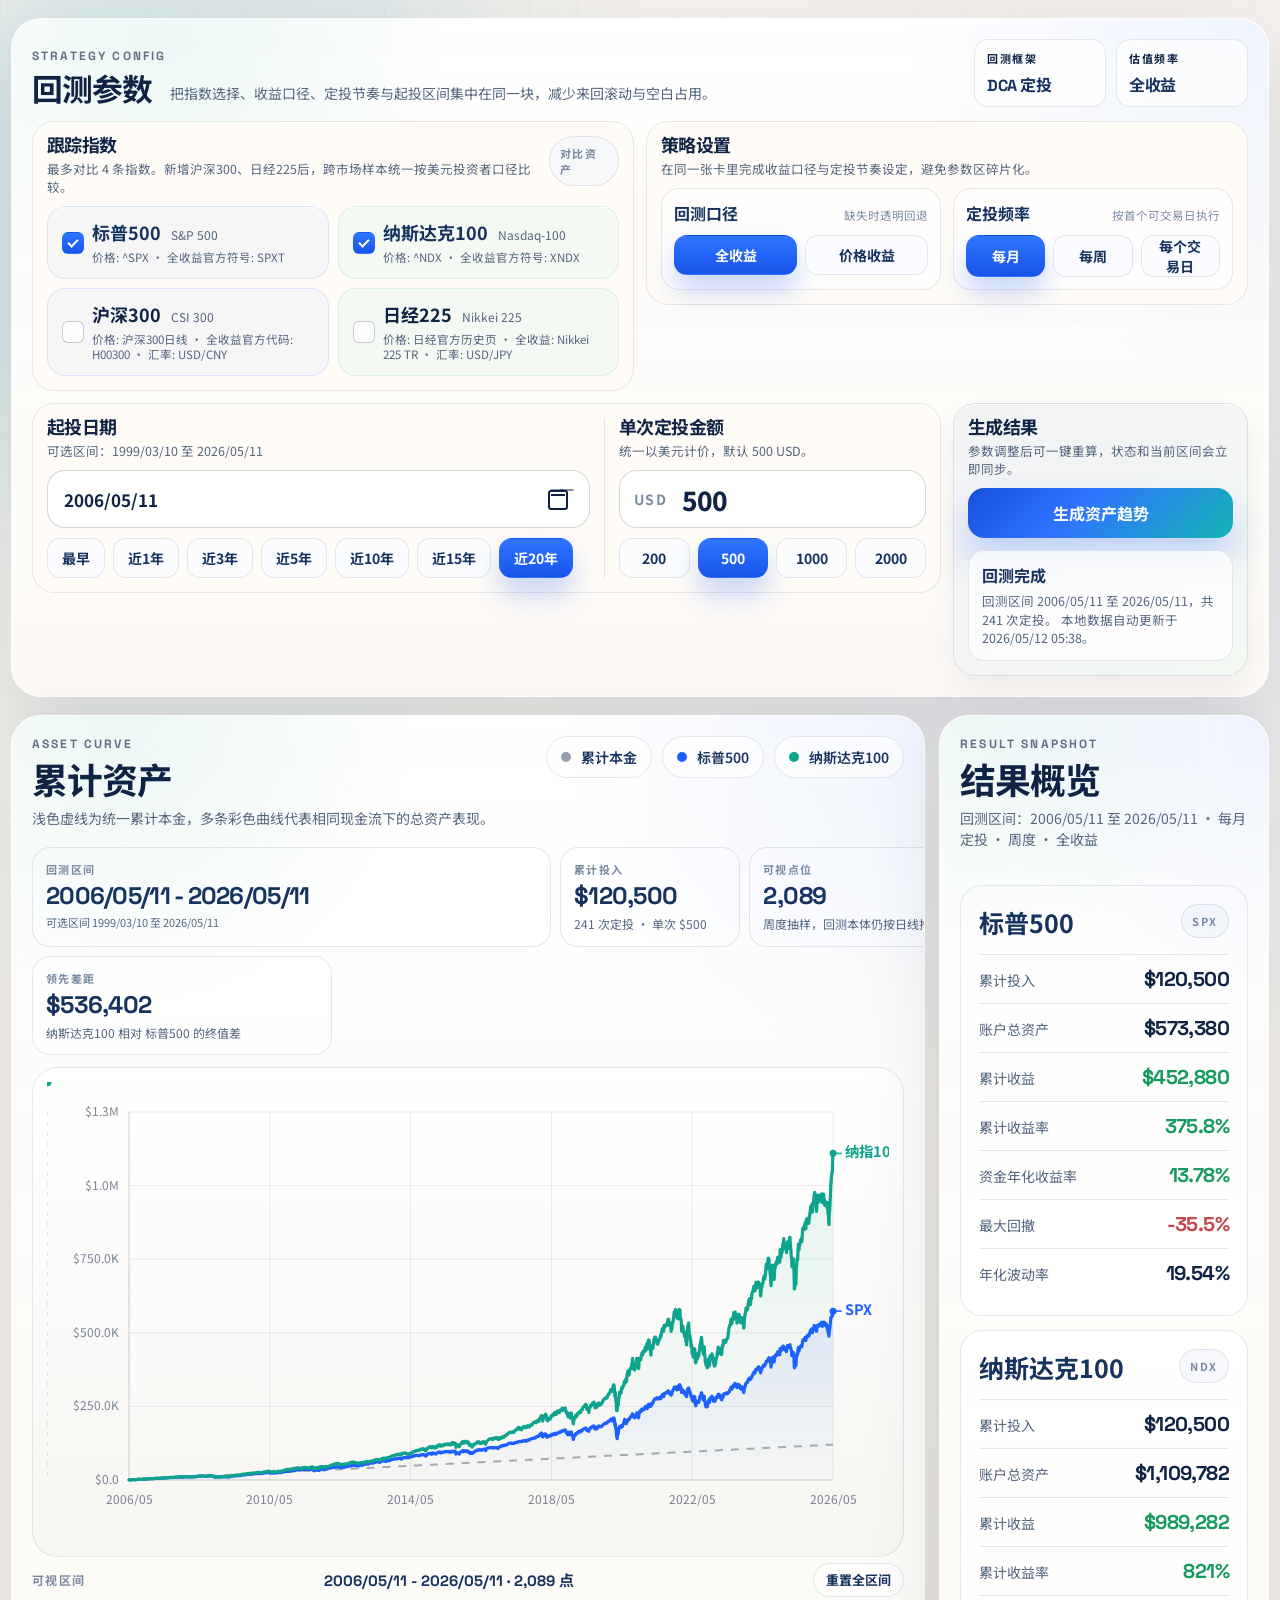
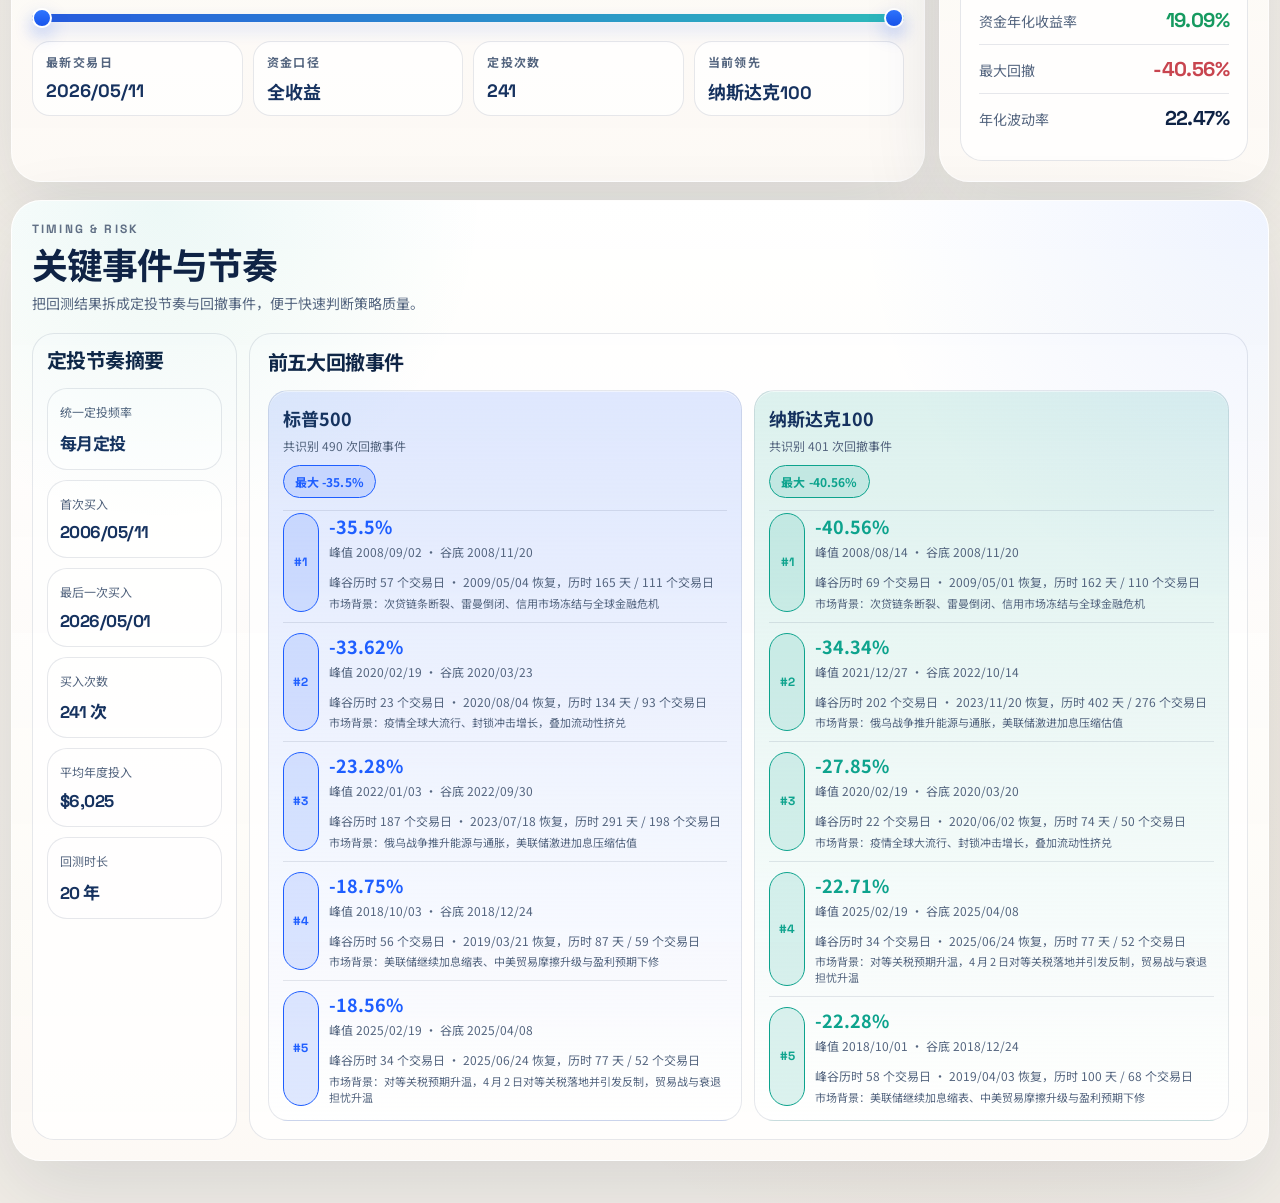
==== commit 13238b7b: "fix: improve start date keyboard input" ====
--- a/web/index.html
+++ b/web/index.html
@@ -13,7 +13,7 @@
       href="https://fonts.googleapis.com/css2?family=Space+Grotesk:wght@500;700&family=Noto+Sans+SC:wght@400;500;700;800&display=swap"
       rel="stylesheet"
     />
-    <link rel="stylesheet" href="./styles.css?v=20260316-dca-studio-v42" />
+    <link rel="stylesheet" href="./styles.css?v=20260512-date-input-v1" />
   </head>
   <body>
     <div class="page-grid" aria-hidden="true"></div>
@@ -148,7 +148,17 @@
                   </div>
 
                   <div class="date-shell">
-                    <input id="start-date" type="date" />
+                    <input
+                      id="start-date"
+                      type="text"
+                      inputmode="numeric"
+                      autocomplete="off"
+                      spellcheck="false"
+                      placeholder="YYYY/MM/DD"
+                      aria-describedby="date-range-hint"
+                    />
+                    <input id="start-date-picker" class="date-picker-native" type="date" tabindex="-1" aria-hidden="true" />
+                    <button id="start-date-picker-button" class="date-picker-button" type="button" aria-label="打开日期选择器"></button>
                   </div>
 
                   <div class="preset-row">
@@ -277,6 +287,6 @@
       </section>
     </main>
 
-    <script src="./app.js?v=20260316-dca-studio-v45"></script>
+    <script src="./app.js?v=20260512-date-input-v1"></script>
   </body>
 </html>
--- a/web/styles.css
+++ b/web/styles.css
@@ -699,6 +699,7 @@
 
 .date-shell,
 .amount-shell {
+  position: relative;
   display: flex;
   align-items: center;
   min-height: 58px;
@@ -709,13 +710,59 @@
 }
 
 .date-shell input {
+  flex: 1;
+  min-width: 0;
   font-size: 17px;
   font-weight: 700;
-  letter-spacing: -0.02em;
-}
-
-.date-shell input::-webkit-calendar-picker-indicator {
+  letter-spacing: 0;
+}
+
+.date-picker-native {
+  position: absolute;
+  right: 14px;
+  bottom: 8px;
+  width: 1px;
+  height: 1px;
+  opacity: 0;
+  pointer-events: none;
+}
+
+.date-picker-button {
+  position: relative;
+  flex: 0 0 34px;
+  width: 34px;
+  height: 34px;
+  margin-left: 10px;
+  border: 0;
+  border-radius: 10px;
+  background: transparent;
   cursor: pointer;
+}
+
+.date-picker-button::before {
+  content: "";
+  position: absolute;
+  inset: 8px 7px 6px;
+  border: 2px solid #0f213f;
+  border-radius: 3px;
+}
+
+.date-picker-button::after {
+  content: "";
+  position: absolute;
+  left: 10px;
+  right: 10px;
+  top: 12px;
+  height: 2px;
+  background: #0f213f;
+  box-shadow:
+    -1px -5px 0 -0.5px #0f213f,
+    9px -5px 0 -0.5px #0f213f;
+}
+
+.date-picker-button:hover,
+.date-picker-button:focus-visible {
+  background: rgba(24, 84, 235, 0.08);
 }
 
 .preset-row,
@@ -826,11 +873,11 @@
 }
 
 .results-grid--triple {
-  grid-template-columns: minmax(0, 1.82fr) minmax(340px, 0.84fr);
+  grid-template-columns: minmax(0, 2.08fr) minmax(300px, 0.6fr);
 }
 
 .results-grid--quad {
-  grid-template-columns: minmax(0, 1.56fr) minmax(440px, 1.06fr);
+  grid-template-columns: minmax(0, 1.72fr) minmax(352px, 0.85fr);
 }
 
 .chart-panel,
@@ -1293,7 +1340,7 @@
 }
 
 .insight-panel--quad .metric-card__head strong {
-  font-size: 19px;
+  font-size: 22px;
 }
 
 .insight-panel--quad .metric-row {
@@ -1302,7 +1349,7 @@
 }
 
 .insight-panel--quad .metric-row span {
-  font-size: 11px;
+  font-size: 13.2px;
 }
 
 .insight-panel--quad .metric-row strong {
@@ -1779,11 +1826,11 @@
   }
 
   .results-grid--triple {
-    grid-template-columns: minmax(0, 1.72fr) minmax(320px, 0.88fr);
+    grid-template-columns: minmax(0, 1.94fr) minmax(300px, 0.7fr);
   }
 
   .results-grid--quad {
-    grid-template-columns: minmax(0, 1.42fr) minmax(390px, 1.02fr);
+    grid-template-columns: minmax(0, 1.58fr) minmax(312px, 0.82fr);
   }
 
   .chart-panel,
@@ -1893,11 +1940,11 @@
   }
 
   .insight-panel--quad .metric-card__head strong {
-    font-size: 17px;
+    font-size: 20px;
   }
 
   .insight-panel--quad .metric-row span {
-    font-size: 10.5px;
+    font-size: 12.6px;
   }
 
   .insight-panel--quad .metric-row strong {
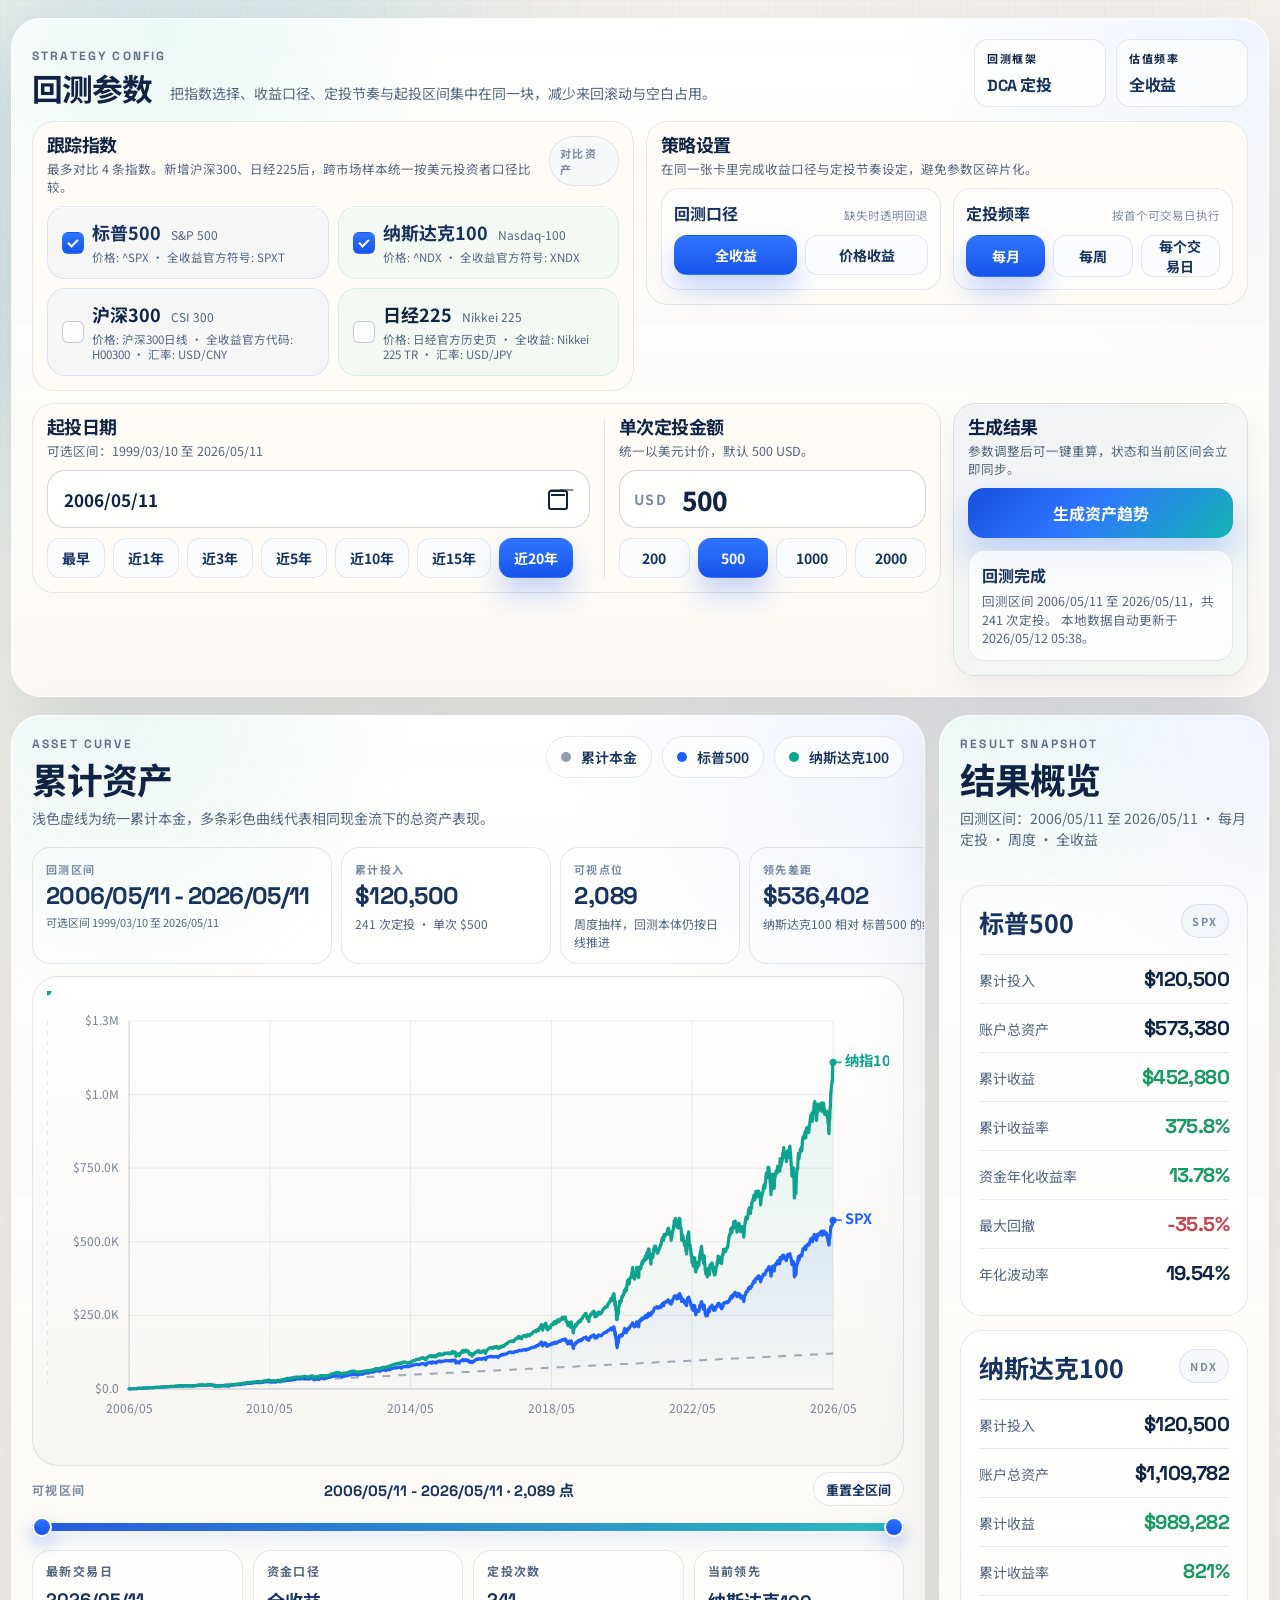
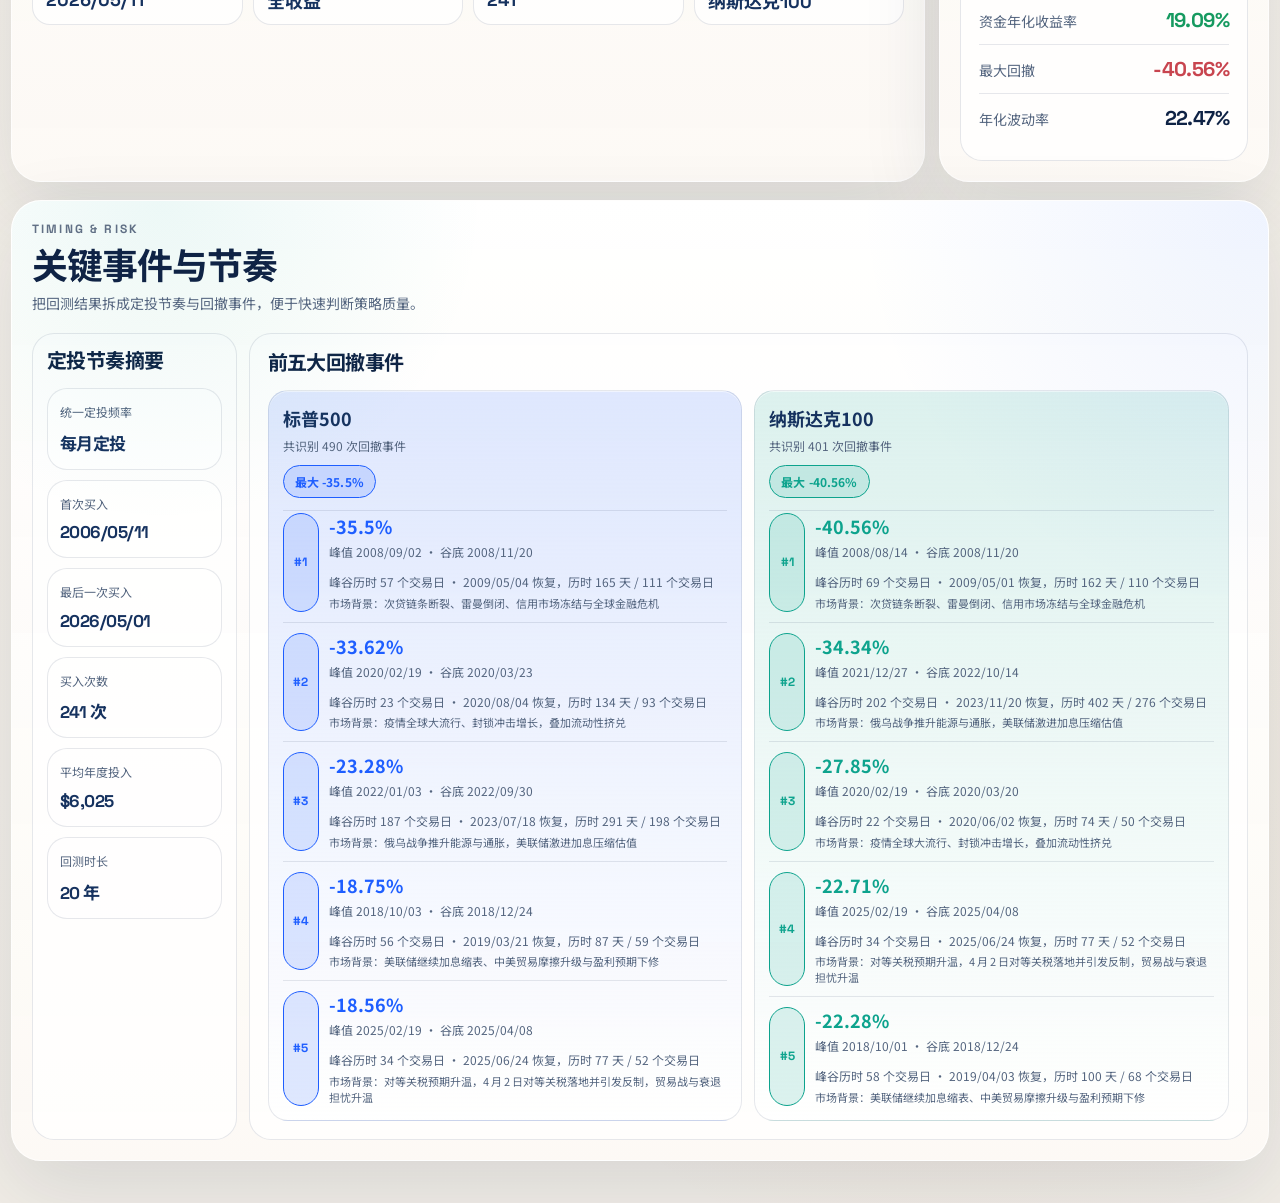
==== commit b707ea63: "fix: keep overview cards on one desktop row" ====
--- a/web/index.html
+++ b/web/index.html
@@ -13,7 +13,7 @@
       href="https://fonts.googleapis.com/css2?family=Space+Grotesk:wght@500;700&family=Noto+Sans+SC:wght@400;500;700;800&display=swap"
       rel="stylesheet"
     />
-    <link rel="stylesheet" href="./styles.css?v=20260512-date-input-v1" />
+    <link rel="stylesheet" href="./styles.css?v=20260512-overview-cards-v1" />
   </head>
   <body>
     <div class="page-grid" aria-hidden="true"></div>
@@ -287,6 +287,6 @@
       </section>
     </main>
 
-    <script src="./app.js?v=20260512-date-input-v1"></script>
+    <script src="./app.js?v=20260512-overview-cards-v1"></script>
   </body>
 </html>
--- a/web/styles.css
+++ b/web/styles.css
@@ -995,6 +995,39 @@
   line-height: 1.6;
 }
 
+@media (min-width: 1241px) {
+  .overview-cards {
+    grid-template-columns: minmax(0, 1.42fr) minmax(0, 0.82fr) minmax(0, 0.7fr) minmax(0, 0.98fr);
+    align-items: stretch;
+  }
+
+  .overview-card--range {
+    grid-column: auto;
+  }
+
+  .overview-card {
+    min-width: 0;
+    padding: 14px;
+  }
+
+  .overview-card__value--date {
+    font-size: clamp(18px, 1.32vw, 24px);
+  }
+
+  .overview-card__value--money {
+    font-size: clamp(19px, 1.42vw, 25px);
+  }
+
+  .overview-card__value--number {
+    font-size: clamp(21px, 1.55vw, 26px);
+  }
+
+  .overview-card p {
+    font-size: 12px;
+    line-height: 1.45;
+  }
+}
+
 .chart-shell {
   position: relative;
   display: block;
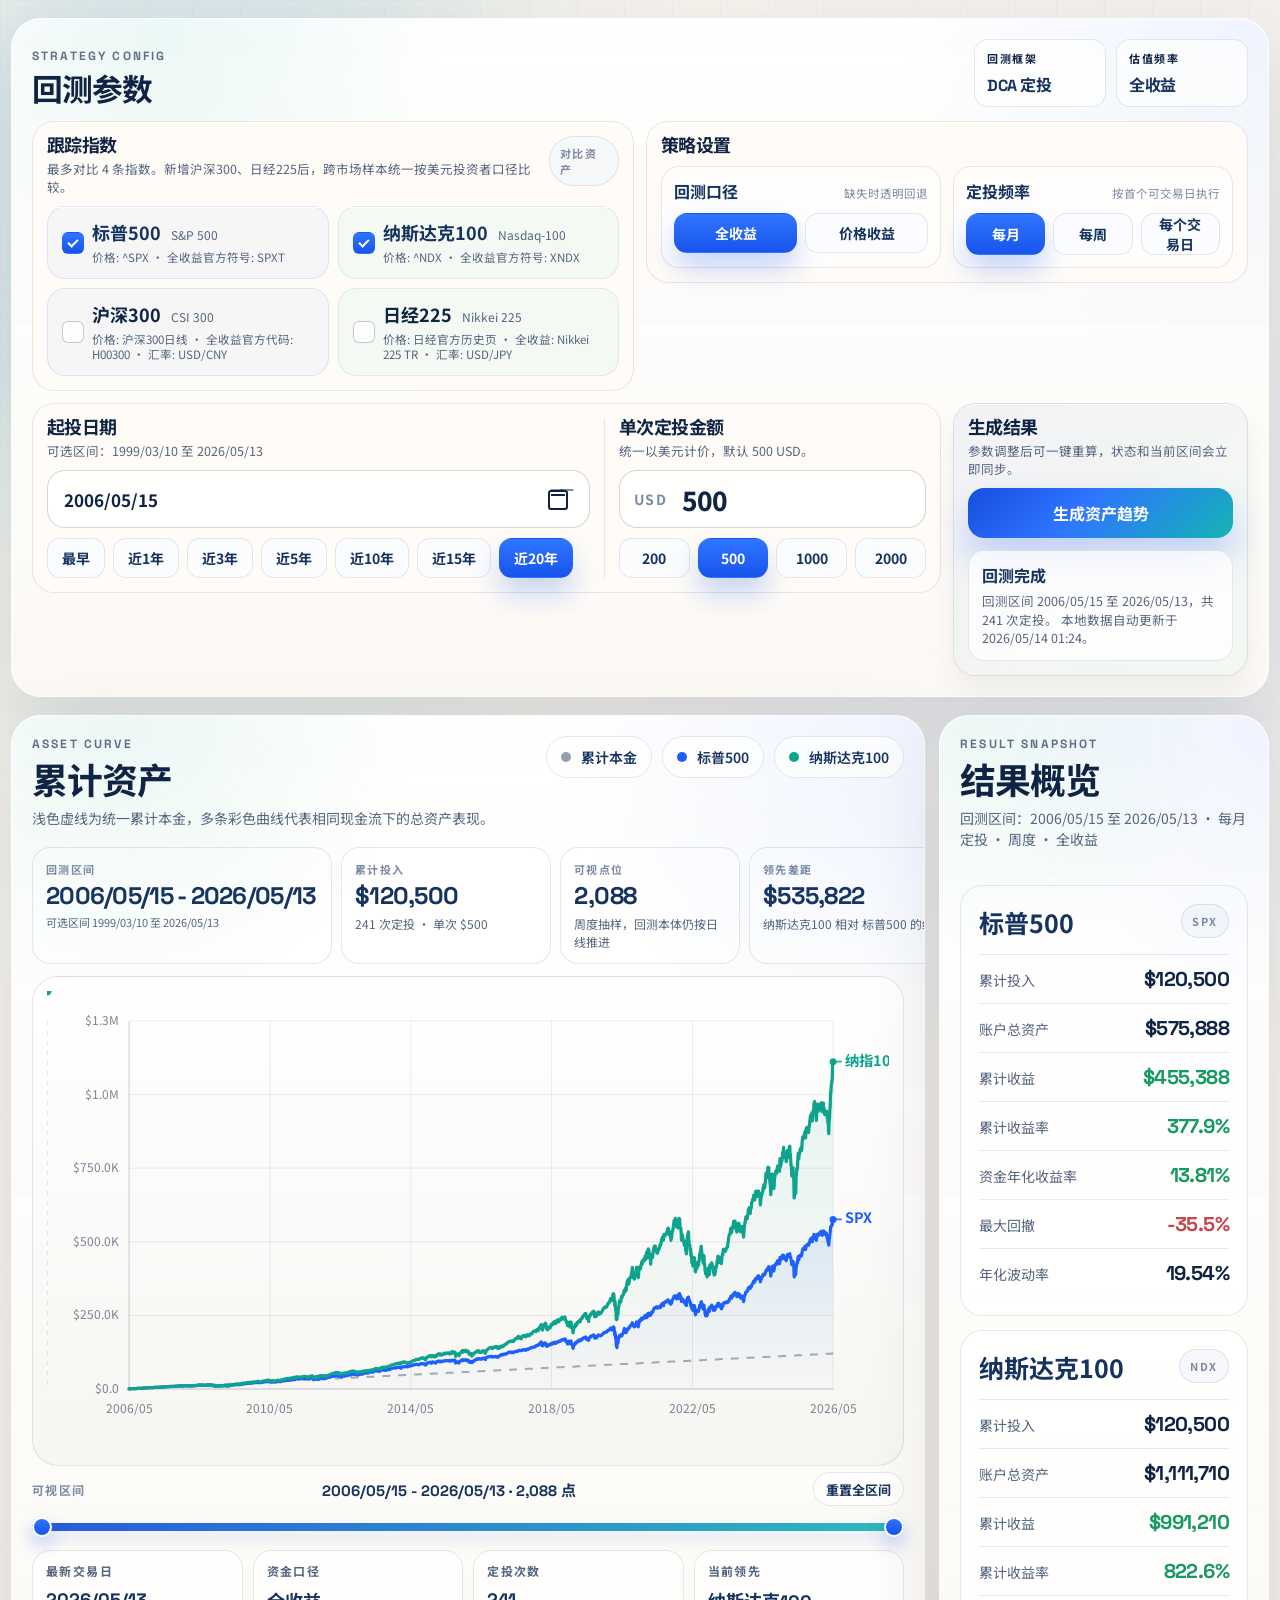
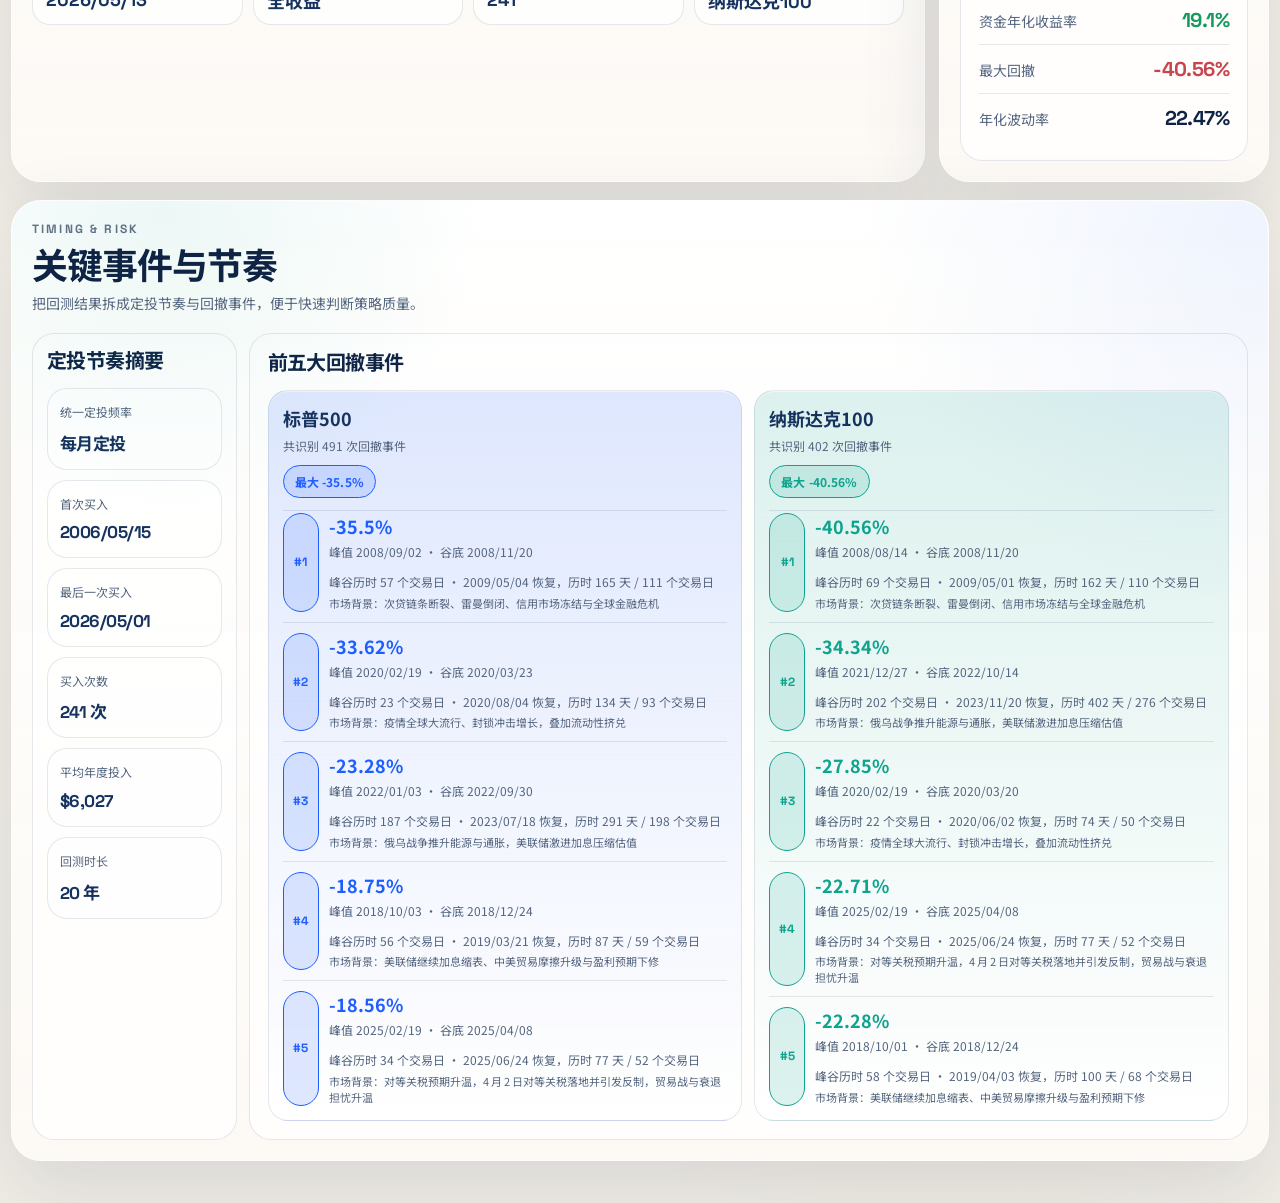
==== commit 0ef565d8: "Remove config helper copy" ====
--- a/web/index.html
+++ b/web/index.html
@@ -28,7 +28,6 @@
             <p class="eyebrow">STRATEGY CONFIG</p>
             <div class="config-heading__row">
               <h2>回测参数</h2>
-              <p class="config-heading__copy">把指数选择、收益口径、定投节奏与起投区间集中在同一块，减少来回滚动与空白占用。</p>
             </div>
           </div>
           <div class="section-chip-stack">
@@ -107,7 +106,6 @@
               <div class="control-card__head">
                 <div>
                   <h3>策略设置</h3>
-                  <p>在同一张卡里完成收益口径与定投节奏设定，避免参数区碎片化。</p>
                 </div>
               </div>
 
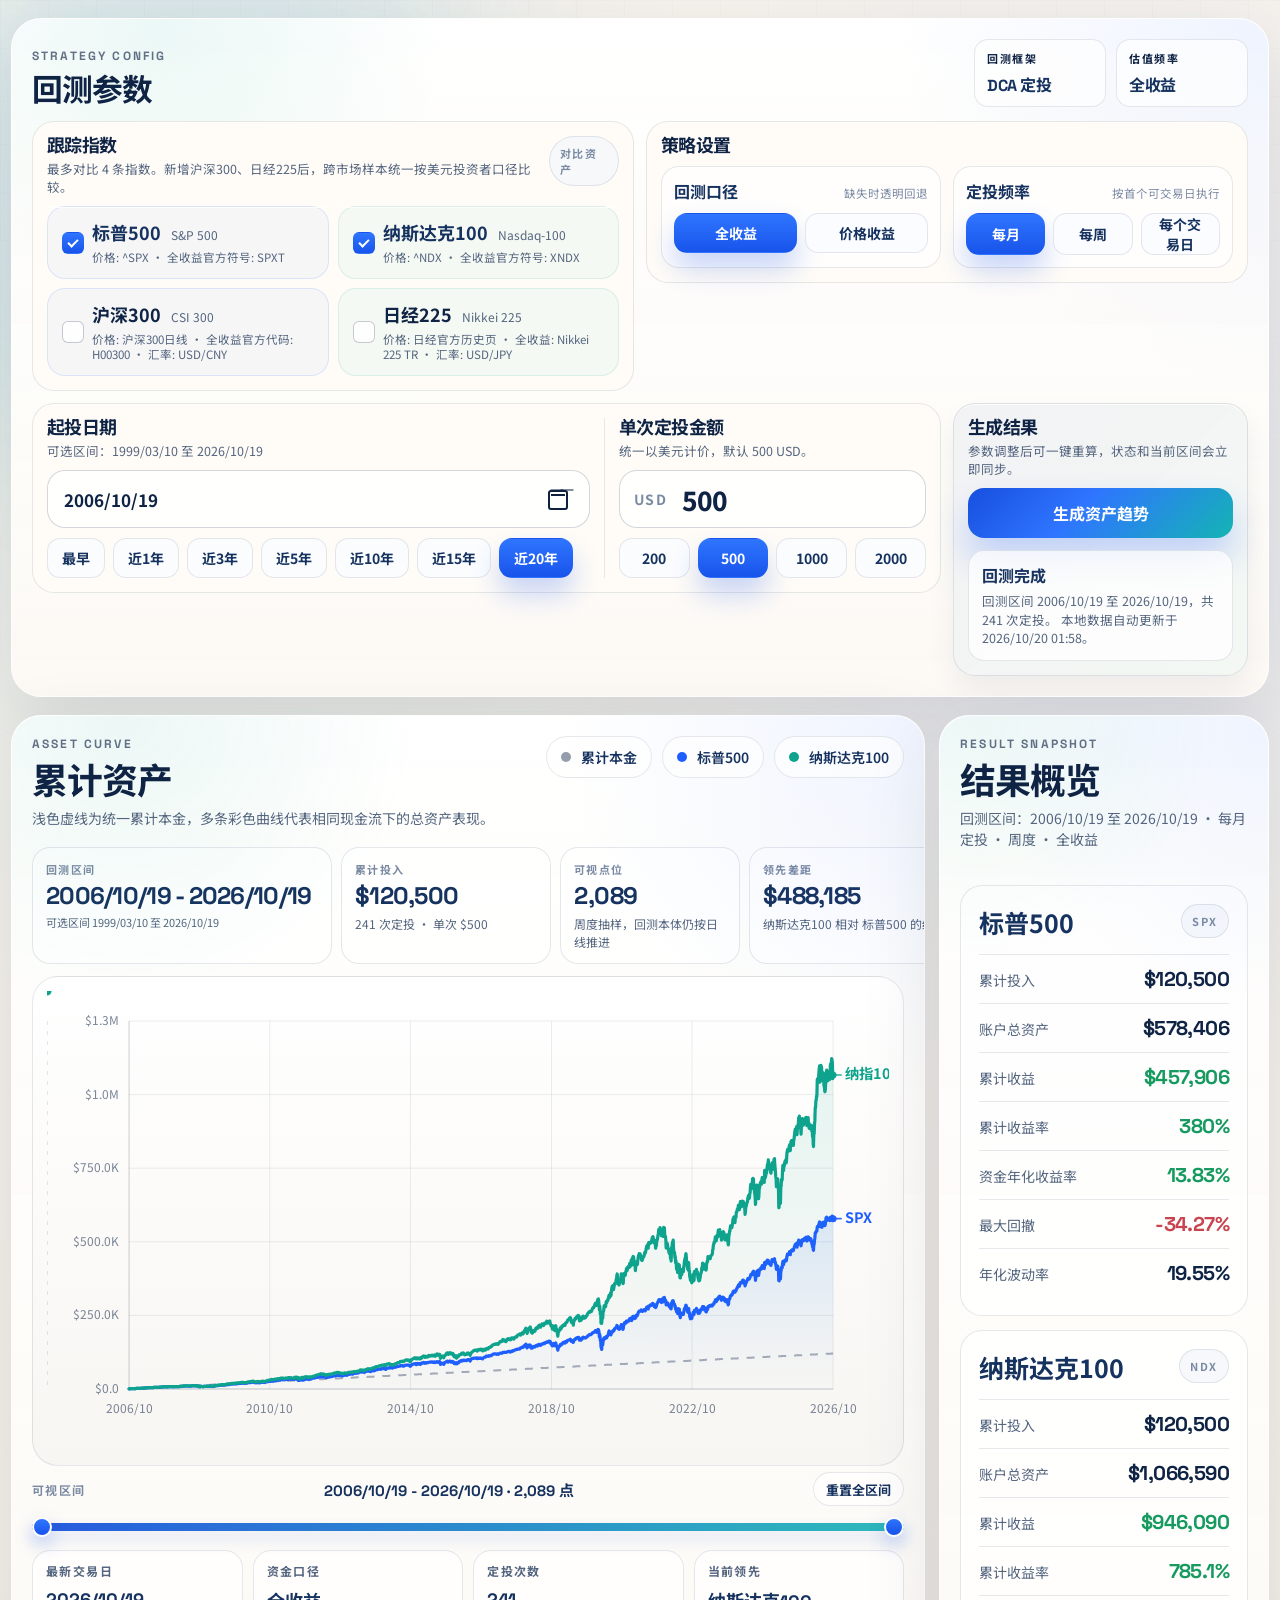
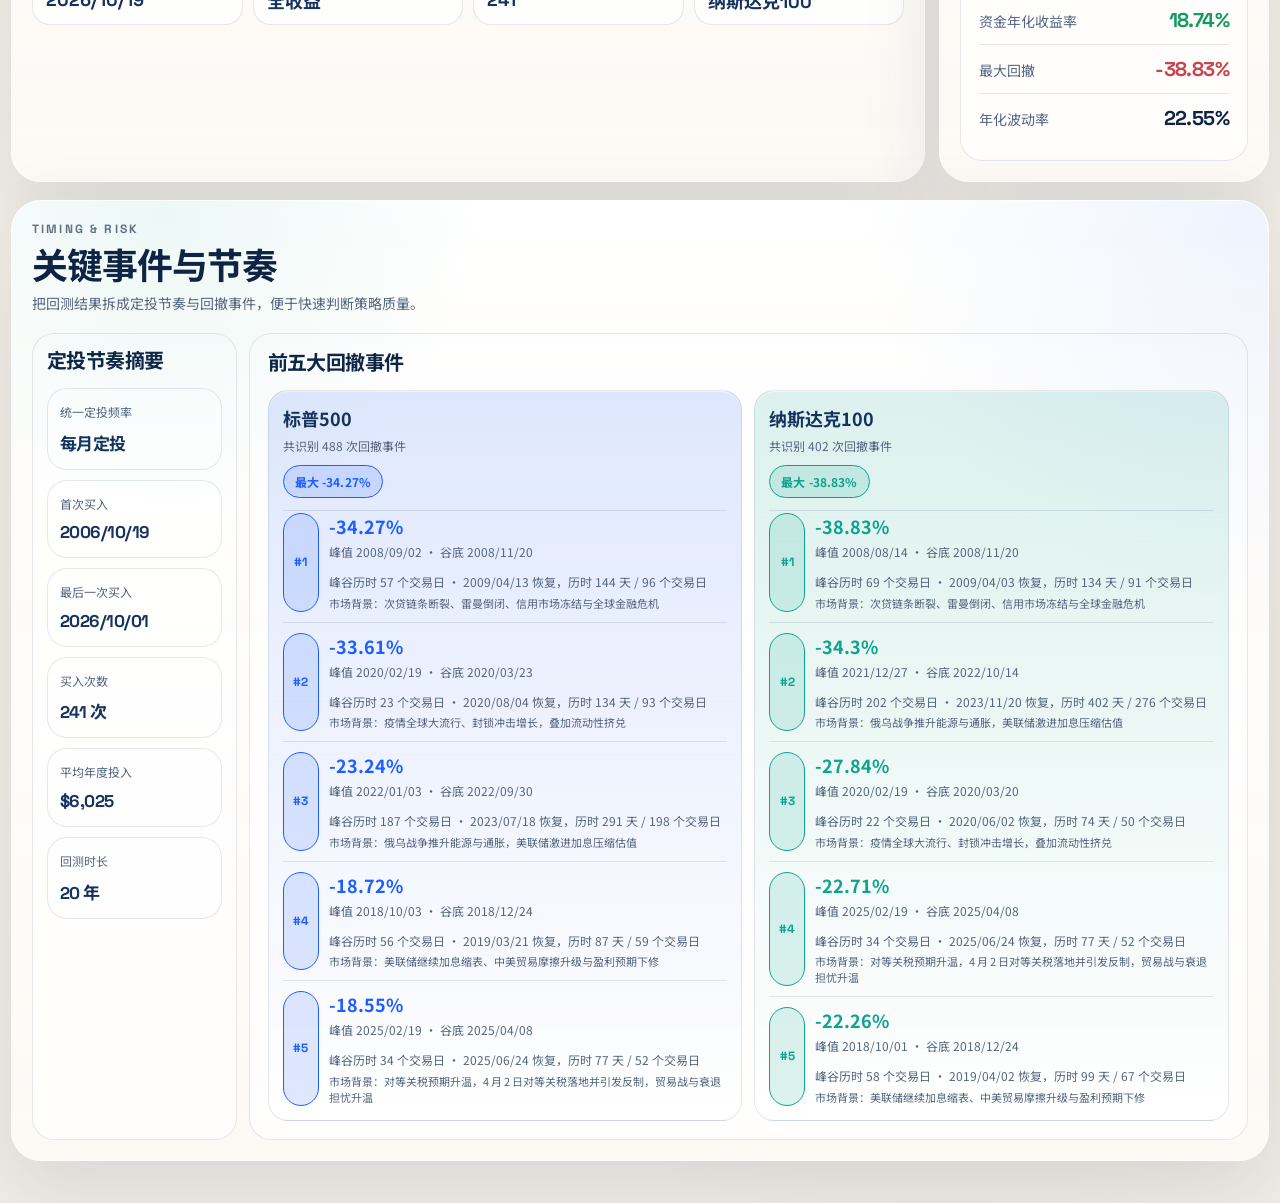
==== commit 627837a1: "feat: optimize mobile browser and in-app layouts" ====
--- a/web/index.html
+++ b/web/index.html
@@ -2,7 +2,7 @@
 <html lang="zh-CN">
   <head>
     <meta charset="UTF-8" />
-    <meta name="viewport" content="width=device-width, initial-scale=1.0" />
+    <meta name="viewport" content="width=device-width, initial-scale=1.0, viewport-fit=cover" />
     <meta http-equiv="Cache-Control" content="no-store, no-cache, must-revalidate, max-age=0" />
     <meta http-equiv="Pragma" content="no-cache" />
     <meta http-equiv="Expires" content="0" />
@@ -13,7 +13,8 @@
       href="https://fonts.googleapis.com/css2?family=Space+Grotesk:wght@500;700&family=Noto+Sans+SC:wght@400;500;700;800&display=swap"
       rel="stylesheet"
     />
-    <link rel="stylesheet" href="./styles.css?v=20260512-overview-cards-v1" />
+    <link rel="stylesheet" href="./styles.css?v=20261020-mobile" />
+    <script defer src="./mobile-ui.js?v=20261020-mobile"></script>
   </head>
   <body>
     <div class="page-grid" aria-hidden="true"></div>
@@ -285,6 +286,6 @@
       </section>
     </main>
 
-    <script src="./app.js?v=20260512-overview-cards-v1"></script>
+    <script src="./app.js?v=20261020-mobile"></script>
   </body>
 </html>
--- a/web/styles.css
+++ b/web/styles.css
@@ -2177,3 +2177,59 @@
     font-size: 24px;
   }
 }
+
+/* Mobile browser and embedded WebView layout. Keep page zoom available. */
+@media (max-width: 760px), (max-width: 1024px) and (max-height: 600px) and (pointer: coarse) {
+  html { -webkit-text-size-adjust: 100%; text-size-adjust: 100%; }
+  body { padding-top: env(safe-area-inset-top, 0px); padding-bottom: env(safe-area-inset-bottom, 0px); }
+  input:not([type="checkbox"]):not([type="radio"]):not([type="range"]), select, textarea { font-size: 16px; min-width: 0; max-width: 100%; }
+  button, select, a { touch-action: manipulation; }
+  button, select { min-height: 44px; }
+  input[type="range"] { touch-action: pan-y; }
+  .table-wrap { max-width: 100%; overflow-x: auto; -webkit-overflow-scrolling: touch; overscroll-behavior-x: contain; }
+}
+
+.mobile-controls-toggle { display: none; }
+@media (max-width: 760px), (max-width: 1024px) and (max-height: 600px) and (pointer: coarse) {
+  .config-panel { min-width: 0; width: 100%; }
+  .config-panel > .mobile-controls-toggle { display: flex; align-items: center; justify-content: space-between; width: 100%; min-height: 48px; padding: 10px 12px; border: 1px solid currentColor; border-radius: 9px; background: transparent; color: inherit; font: inherit; font-weight: 600; text-align: left; cursor: pointer; grid-column: 1 / -1; }
+  .config-panel[data-mobile-collapsed="true"] > :not(.mobile-controls-toggle) { display: none !important; }
+  .config-panel > h2, .config-panel > .control-header { display: none; }
+  .config-panel { scroll-margin-top: 12px; }
+  .mobile-controls-toggle:focus-visible { outline: 2px solid currentColor; outline-offset: 3px; }
+}
+
+@media (max-width: 760px), (max-width: 1024px) and (max-height: 600px) and (pointer: coarse) {
+  .site-shell { width: 100%; padding: 10px max(10px, env(safe-area-inset-left)) 24px max(10px, env(safe-area-inset-right)); }
+  .site-shell > *, .config-grid, .config-side-grid, .control-card, .chart-shell, .chart-surface, .overview-card { min-width: 0; }
+  .config-panel, .chart-panel, .insight-panel, .detail-panel { padding: 12px; }
+  .config-panel { display: flex; flex-direction: column; gap: 10px; }
+  .section-chip-stack { display: none; }
+  .config-panel .section-head--config { margin-bottom: 0; }
+  .section-head--compact { gap: 8px; }
+  .section-copy { font-size: 13px; }
+  .overview-cards, .chart-summary { grid-template-columns: repeat(2, minmax(0, 1fr)); }
+  .overview-card--range { grid-column: 1 / -1; }
+  .overview-card { padding: 10px; }
+  .overview-card__value { font-size: 20px; overflow-wrap: anywhere; }
+  .chart-shell, .chart-surface { min-height: 360px; }
+  .chart-svg { height: 360px; }
+  .timeline-zoom__head { flex-direction: row; flex-wrap: wrap; gap: 8px; }
+  .dual-range { min-height: 44px; }
+  .dual-range__input::-webkit-slider-thumb { width: 26px; height: 26px; margin-top: -10px; }
+  .dual-range__input::-moz-range-thumb { width: 26px; height: 26px; }
+  .segment, .preset-button, .quick-amount, .date-picker-button { min-height: 44px; }
+  .chart-surface { touch-action: pan-y; }
+}
+@media (max-width: 760px), (max-width: 1024px) and (max-height: 600px) and (pointer: coarse) {
+  .chart-panel { display: flex; flex-direction: column; }
+  .chart-panel > .section-head { order: 0; }
+  .chart-panel > .chart-shell { order: 1; }
+  .chart-panel > .timeline-zoom { order: 2; }
+  .chart-panel > .overview-cards { order: 3; }
+  .chart-panel > .chart-summary { order: 4; }
+}
+@media (max-width: 760px), (max-width: 1024px) and (max-height: 600px) and (pointer: coarse) {
+  .chart-svg { min-height: 0; }
+  .chart-shell { padding: 8px; }
+}
